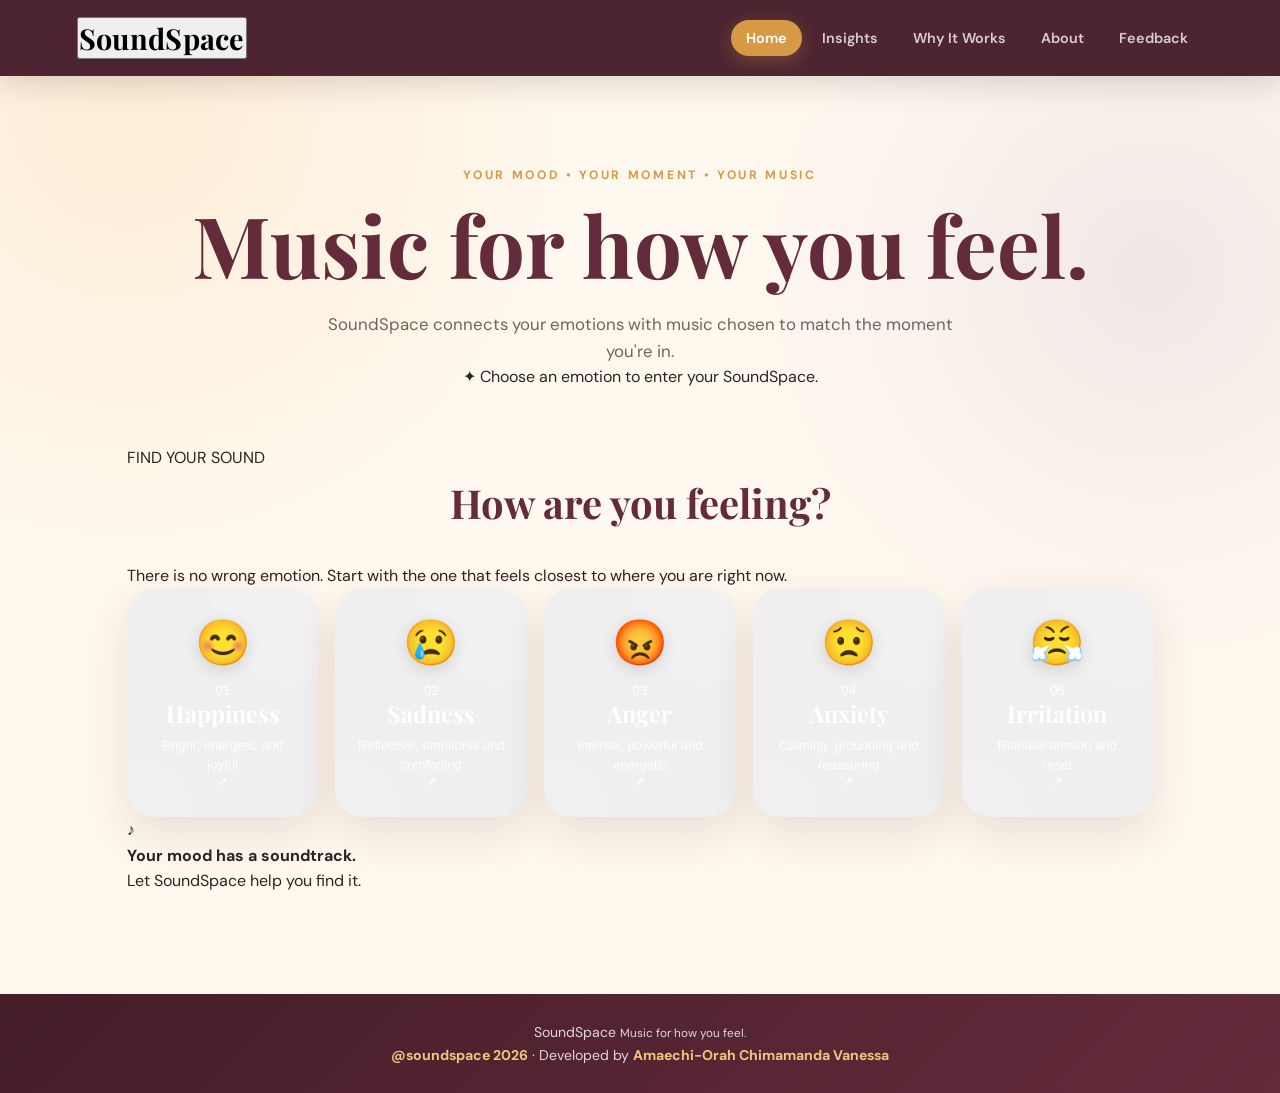
==== index.html @ d8deff16 "Change 'Hello World' to 'Goodbye World'" ====
<!DOCTYPE html>
<html lang="en">
<head>
    <meta charset="UTF-8">

    <meta
        name="viewport"
        content="width=device-width, initial-scale=1.0"
    >

    <meta
        name="theme-color"
        content="#24141d"
    >

    <title>SoundSpace — Music for How You Feel</title>

    <link rel="preconnect" href="https://fonts.googleapis.com">
    <link rel="preconnect" href="https://fonts.gstatic.com" crossorigin>

    <link
        href="https://fonts.googleapis.com/css2?family=DM+Sans:wght@400;500;600;700&family=Manrope:wght@500;600;700;800&family=Playfair+Display:wght@600;700;800&display=swap"
        rel="stylesheet"
    >

    <link rel="stylesheet" href="style.css">
</head>


<body>

<!-- =====================================================
     HEADER
===================================================== -->

<header class="site-header">

    <button
        class="logo"
        id="logo-home"
        type="button"
    >
        SoundSpace
    </button>


    <nav class="main-nav">

        <button
            id="home-nav"
            class="nav-btn active"
            type="button"
        >
            Home
        </button>


        <button
            id="insights-nav"
            class="nav-btn"
            type="button"
        >
            Insights
        </button>


        <button
            id="why-nav"
            class="nav-btn"
            type="button"
        >
            Why It Works
        </button>


        <button
            id="about-nav"
            class="nav-btn"
            type="button"
        >
            About
        </button>


        <button
            id="feedback-nav"
            class="nav-btn"
            type="button"
        >
            Feedback
        </button>

    </nav>

</header>



<!-- =====================================================
     HOME
===================================================== -->

<main
    id="home-page"
    class="page"
>

    <section class="hero">

        <div class="hero-orbit hero-orbit-one"></div>
        <div class="hero-orbit hero-orbit-two"></div>


        <p class="eyebrow">
            YOUR MOOD • YOUR MOMENT • YOUR MUSIC
        </p>


        <h1>
            Music for
            <span>how you feel.</span>
        </h1>


        <p class="hero-description">
            SoundSpace connects your emotions with music chosen
            to match the moment you're in.
        </p>


        <div class="hero-note">
            <span>✦</span>
            Choose an emotion to enter your SoundSpace.
        </div>

    </section>



    <!-- EMOTION CARDS -->

    <section class="emotion-section">

        <div class="section-heading">

            <p class="section-kicker">
                FIND YOUR SOUND
            </p>

            <h2>
                How are you feeling?
            </h2>

            <p>
                There is no wrong emotion. Start with the one
                that feels closest to where you are right now.
            </p>

        </div>


        <div class="emotion-grid">


            <button
                class="emotion-card emotion-happiness"
                data-emotion="Happiness"
                type="button"
            >

                <span class="emotion-card-glow"></span>

                <span class="emotion-icon">
                    😊
                </span>

                <span class="emotion-number">
                    01
                </span>

                <span class="emotion-name">
                    Happiness
                </span>

                <span class="emotion-description">
                    Bright, energetic and joyful
                </span>

                <span class="emotion-card-arrow">
                    ↗
                </span>

            </button>



            <button
                class="emotion-card emotion-sadness"
                data-emotion="Sadness"
                type="button"
            >

                <span class="emotion-card-glow"></span>

                <span class="emotion-icon">
                    😢
                </span>

                <span class="emotion-number">
                    02
                </span>

                <span class="emotion-name">
                    Sadness
                </span>

                <span class="emotion-description">
                    Reflective, emotional and comforting
                </span>

                <span class="emotion-card-arrow">
                    ↗
                </span>

            </button>



            <button
                class="emotion-card emotion-anger"
                data-emotion="Anger"
                type="button"
            >

                <span class="emotion-card-glow"></span>

                <span class="emotion-icon">
                    😡
                </span>

                <span class="emotion-number">
                    03
                </span>

                <span class="emotion-name">
                    Anger
                </span>

                <span class="emotion-description">
                    Intense, powerful and energetic
                </span>

                <span class="emotion-card-arrow">
                    ↗
                </span>

            </button>



            <button
                class="emotion-card emotion-anxiety"
                data-emotion="Anxiety"
                type="button"
            >

                <span class="emotion-card-glow"></span>

                <span class="emotion-icon">
                    😟
                </span>

                <span class="emotion-number">
                    04
                </span>

                <span class="emotion-name">
                    Anxiety
                </span>

                <span class="emotion-description">
                    Calming, grounding and reassuring
                </span>

                <span class="emotion-card-arrow">
                    ↗
                </span>

            </button>



            <button
                class="emotion-card emotion-irritation"
                data-emotion="Irritation"
                type="button"
            >

                <span class="emotion-card-glow"></span>

                <span class="emotion-icon">
                    😤
                </span>

                <span class="emotion-number">
                    05
                </span>

                <span class="emotion-name">
                    Irritation
                </span>

                <span class="emotion-description">
                    Release tension and reset
                </span>

                <span class="emotion-card-arrow">
                    ↗
                </span>

            </button>

        </div>

    </section>


    <section class="home-bottom-note">

        <div class="note-symbol">
            ♪
        </div>

        <div>
            <strong>
                Your mood has a soundtrack.
            </strong>

            <p>
                Let SoundSpace help you find it.
            </p>
        </div>

    </section>

</main>



<!-- =====================================================
     EMOTION PAGE
===================================================== -->

<main
    id="emotion-page"
    class="page"
    style="display:none;"
>

    <section class="emotion-header">

        <button
            id="back-button"
            class="back-button"
            type="button"
        >
            ← Back to emotions
        </button>


        <div
            id="emotion-header-accent"
            class="emotion-header-accent"
        ></div>


        <p
            id="selected-emotion-icon"
            class="large-emotion-icon"
        ></p>


        <p class="section-kicker">
            YOUR SOUNDSPACE
        </p>


        <h1
            id="selected-emotion-title"
        ></h1>


        <p
            id="selected-emotion-description"
        ></p>

    </section>



    <!-- SONGS -->

    <section class="songs-section">

        <div class="songs-heading">

            <div>

                <p class="section-kicker">
                    YOUR PLAYLIST
                </p>

                <h2>
                    10 songs for your mood
                </h2>

                <p>
                    Explore each song and discover why it fits
                    the emotion you selected.
                </p>

            </div>


            <button
                id="surprise-button"
                class="surprise-button"
                type="button"
            >
                <span>✦</span>
                Surprise Me
            </button>

        </div>


        <div
            id="song-list"
            class="song-list"
        ></div>

    </section>



    <!-- PLAYER -->

    <section
        id="player-section"
        class="player-section"
        style="display:none;"
    >

        <div class="player-inner">

            <div class="player-disc">
                ♪
            </div>


            <div class="player-content">

                <p class="player-label">
                    NOW SELECTED
                </p>


                <h3
                    id="player-song-title"
                ></h3>


                <p
                    id="player-song-artist"
                ></p>


                <p
                    id="player-song-reason"
                    class="player-reason"
                ></p>


                <a
                    id="listen-link"
                    href="#"
                    target="_blank"
                    rel="noopener noreferrer"
                    class="listen-button"
                >
                    🎵 Listen to this song
                </a>

            </div>

        </div>

    </section>

</main>



<!-- =====================================================
     INSIGHTS
===================================================== -->

<main
    id="insights-page"
    class="page"
    style="display:none;"
>

    <section class="inner-page-header">

        <p class="section-kicker">
            SOUNDSPACE INSIGHTS
        </p>


        <h1>
            Your SoundSpace Insights
        </h1>


        <p>
            See how SoundSpace has been explored and which
            emotions people are connecting with.
        </p>

    </section>


    <section class="insights-grid">

        <div class="insight-card">

            <span class="insight-icon">
                ◉
            </span>

            <p>
                TOTAL USES
            </p>

            <strong id="total-uses">
                0
            </strong>

        </div>


        <div class="insight-card">

            <span class="insight-icon">
                ✦
            </span>

            <p>
                HELPFUL RESPONSES
            </p>

            <strong id="helpful-count">
                0
            </strong>

        </div>


        <div class="insight-card">

            <span class="insight-icon">
                ♫
            </span>

            <p>
                MOST SELECTED EMOTION
            </p>

            <strong id="most-used-emotion">
                —
            </strong>

        </div>

    </section>



    <section class="insights-section">

        <p class="section-kicker">
            THE EMOTIONS
        </p>

        <h2>
            Emotion Usage
        </h2>


        <div
            id="emotion-statistics-list"
            class="statistics-list"
        ></div>

    </section>



    <section class="insights-section">

        <p class="section-kicker">
            ACTIVITY
        </p>

        <h2>
            When SoundSpace Was Used
        </h2>


        <div
            id="usage-history-list"
            class="history-list"
        ></div>

    </section>

</main>



<!-- =====================================================
     WHY IT WORKS
===================================================== -->

<main
    id="why-page"
    class="page information-page"
    style="display:none;"
>

    <section class="inner-page-header why-header">

        <p class="section-kicker">
            THE IDEA BEHIND SOUNDSPACE
        </p>


        <h1>
            Why It <span>Works</span>
        </h1>


        <p>
            SoundSpace is built around a simple idea:
            when emotions change, the music we connect with
            can change too.
        </p>

    </section>



    <section class="story-card featured-information">

        <div class="story-number">
            01
        </div>


        <div>

            <h2>
                Music already speaks to us.
            </h2>


            <p>
                Music is often described as food for the soul,
                and for many teenagers, it is already an important
                part of everyday life. We listen to music when
                we're celebrating, thinking, relaxing, travelling,
                studying and simply trying to understand how we feel.
            </p>


            <p>
                SoundSpace takes that existing connection with
                music and turns it into a simple starting point:
                <strong>begin with your emotion.</strong>
            </p>

        </div>

    </section>



    <section class="why-grid">

        <article class="why-card">

            <span class="why-card-number">
                02
            </span>

            <div class="why-icon">
                ♫
            </div>

            <h3>
                Emotion comes first.
            </h3>

            <p>
                Instead of asking you to search through endless
                songs, SoundSpace begins with how you're feeling.
                You choose the emotion that feels closest to your
                current moment.
            </p>

        </article>



        <article class="why-card">

            <span class="why-card-number">
                03
            </span>

            <div class="why-icon">
                ◌
            </div>

            <h3>
                The music follows.
            </h3>

            <p>
                Each emotion has a carefully selected collection
                of songs. The songs are chosen for qualities such
                as their rhythm, energy, atmosphere and emotional
                direction.
            </p>

        </article>



        <article class="why-card">

            <span class="why-card-number">
                04
            </span>

            <div class="why-icon">
                ✦
            </div>

            <h3>
                The goal is a moment.
            </h3>

            <p>
                SoundSpace isn't about promising an instant fix.
                It is about creating a moment where someone can
                pause, listen and hopefully feel a little calmer,
                lighter or more understood.
            </p>

        </article>

    </section>



    <section class="emotion-explanation">

        <p class="section-kicker">
            WHY THESE FIVE?
        </p>

        <h2>
            Five emotions. Five different spaces.
        </h2>


        <div class="mini-emotion-list">

            <div class="mini-emotion mini-happiness">
                <span>😊</span>
                <div>
                    <strong>Happiness</strong>
                    <p>A universal emotion worth celebrating.</p>
                </div>
            </div>


            <div class="mini-emotion mini-sadness">
                <span>😢</span>
                <div>
                    <strong>Sadness</strong>
                    <p>A natural emotion that can call for reflection and comfort.</p>
                </div>
            </div>


            <div class="mini-emotion mini-anger">
                <span>😡</span>
                <div>
                    <strong>Anger</strong>
                    <p>An intense emotion that can accompany stressful situations.</p>
                </div>
            </div>


            <div class="mini-emotion mini-anxiety">
                <span>😟</span>
                <div>
                    <strong>Anxiety</strong>
                    <p>A feeling that can appear when pressure or uncertainty builds.</p>
                </div>
            </div>


            <div class="mini-emotion mini-irritation">
                <span>😤</span>
                <div>
                    <strong>Irritation</strong>
                    <p>A common reaction when everyday stress begins to build.</p>
                </div>
            </div>

        </div>

    </section>

</main>



<!-- =====================================================
     ABOUT
===================================================== -->

<main
    id="about-page"
    class="page information-page"
    style="display:none;"
>

    <section class="inner-page-header about-header">

        <p class="section-kicker">
            THE STORY
        </p>


        <h1>
            About <span>SoundSpace</span>
        </h1>


        <p>
            A music-based project built from a simple question:
            what if finding the right music could start with
            how you feel?
        </p>

    </section>



    <section class="about-story">

        <div class="about-story-label">
            THE BEGINNING
        </div>


        <div class="about-story-content">

            <h2>
                It started with a problem.
            </h2>


            <p>
                SoundSpace began with thinking about a problem
                teenagers can face every day: dealing with stress,
                pressure and difficult emotions.
            </p>


            <p>
                I wanted to think beyond simply identifying the
                problem. I wanted to find an effective and accessible
                way to create a small moment of relief.
            </p>


            <p>
                I considered creating a YouTube channel, but I
                wanted something that felt more focused and
                purposeful. I also love music, so I started asking
                myself what would happen if I combined those two
                ideas.
            </p>


            <p>
                That question became <strong>SoundSpace</strong>:
                a website where people can begin with their emotion
                and discover music selected for that particular
                emotional space.
            </p>

        </div>

    </section>



    <section class="about-grid">

        <article class="about-card">

            <span class="about-card-icon">
                ◎
            </span>

            <p class="section-kicker">
                WHO IT'S FOR
            </p>

            <h3>
                Made for people who love music.
            </h3>

            <p>
                SoundSpace is for anyone who connects with music,
                especially teenagers and people moving through
                stressful moments.
            </p>

        </article>



        <article class="about-card">

            <span class="about-card-icon">
                ♫
            </span>

            <p class="section-kicker">
                WHAT MAKES IT DIFFERENT
            </p>

            <h3>
                Start with the feeling.
            </h3>

            <p>
                Rather than searching for a song first, SoundSpace
                puts your current emotion at the centre of the
                experience and lets the music follow.
            </p>

        </article>



        <article class="about-card">

            <span class="about-card-icon">
                ✦
            </span>

            <p class="section-kicker">
                THE VISION
            </p>

            <h3>
                A place people remember.
            </h3>

            <p>
                The goal is for SoundSpace to become a place people
                can reference when they need a musical moment to
                help them pause, reset and move forward.
            </p>

        </article>

    </section>



    <section class="vision-card">

        <p class="section-kicker">
            LOOKING AHEAD
        </p>


        <h2>
            I want SoundSpace to matter.
        </h2>


        <p>
            I don't want SoundSpace to simply be another website
            people visit once. I want it to become something people
            remember and return to—a place where someone can arrive
            in a difficult moment, choose how they feel, find a song
            that fits, and give themselves a little space to breathe.
        </p>

    </section>

</main>



<!-- =====================================================
     FEEDBACK
===================================================== -->

<main
    id="feedback-page"
    class="page information-page"
    style="display:none;"
>

    <section class="inner-page-header feedback-header">

        <p class="section-kicker">
            HELP SHAPE SOUNDSPACE
        </p>


        <h1>
            Tell us what you <span>think.</span>
        </h1>


        <p>
            Your experience matters. A few answers can help make
            SoundSpace better for the next person.
        </p>

    </section>



    <form
        id="feedback-form"
        class="feedback-form"
    >

        <!-- QUESTION 1 -->

        <div class="question-card">

            <span class="question-number">
                01
            </span>

            <h2>
                Which emotion did you explore?
            </h2>

            <p>
                Choose the emotion you explored on SoundSpace.
            </p>


            <div class="option-grid">

                <label class="option-label">
                    <input
                        type="radio"
                        name="explored-emotion"
                        value="Happiness"
                        required
                    >
                    <span>😊 Happiness</span>
                </label>


                <label class="option-label">
                    <input
                        type="radio"
                        name="explored-emotion"
                        value="Sadness"
                    >
                    <span>😢 Sadness</span>
                </label>


                <label class="option-label">
                    <input
                        type="radio"
                        name="explored-emotion"
                        value="Anger"
                    >
                    <span>😡 Anger</span>
                </label>


                <label class="option-label">
                    <input
                        type="radio"
                        name="explored-emotion"
                        value="Anxiety"
                    >
                    <span>😟 Anxiety</span>
                </label>


                <label class="option-label">
                    <input
                        type="radio"
                        name="explored-emotion"
                        value="Irritation"
                    >
                    <span>😤 Irritation</span>
                </label>

            </div>

        </div>



        <!-- QUESTION 2 -->

        <div class="question-card">

            <span class="question-number">
                02
            </span>

            <h2>
                Was SoundSpace helpful?
            </h2>

            <p>
                Tell us how useful the experience was for you.
            </p>


            <div class="option-stack">

                <label class="option-label">
                    <input
                        type="radio"
                        name="helpful"
                        value="yes"
                        required
                    >
                    <span>✨ Yes, very helpful</span>
                </label>


                <label class="option-label">
                    <input
                        type="radio"
                        name="helpful"
                        value="somewhat"
                    >
                    <span>It was somewhat helpful</span>
                </label>


                <label class="option-label">
                    <input
                        type="radio"
                        name="helpful"
                        value="no"
                    >
                    <span>Not really</span>
                </label>


                <label class="option-label">
                    <input
                        type="radio"
                        name="helpful"
                        value="not-at-all"
                    >
                    <span>Not at all</span>
                </label>

            </div>

        </div>



        <!-- QUESTION 3 -->

        <div class="question-card">

            <span class="question-number">
                03
            </span>

            <h2>
                Did the songs fit your emotion?
            </h2>


            <div class="option-stack">

                <label class="option-label">
                    <input
                        type="radio"
                        name="song-fit"
                        value="yes"
                        required
                    >
                    <span>Yes, they fit well</span>
                </label>


                <label class="option-label">
                    <input
                        type="radio"
                        name="song-fit"
                        value="somewhat"
                    >
                    <span>Somewhat</span>
                </label>


                <label class="option-label">
                    <input
                        type="radio"
                        name="song-fit"
                        value="no"
                    >
                    <span>No, they didn't</span>
                </label>

            </div>

        </div>



        <!-- QUESTION 4 -->

        <div class="question-card">

            <span class="question-number">
                04
            </span>

            <h2>
                How was your overall experience?
            </h2>


            <div class="option-grid">

                <label class="option-label">
                    <input
                        type="radio"
                        name="experience"
                        value="excellent"
                        required
                    >
                    <span>✦ Excellent</span>
                </label>


                <label class="option-label">
                    <input
                        type="radio"
                        name="experience"
                        value="good"
                    >
                    <span>Good</span>
                </label>


                <label class="option-label">
                    <input
                        type="radio"
                        name="experience"
                        value="okay"
                    >
                    <span>Okay</span>
                </label>


                <label class="option-label">
                    <input
                        type="radio"
                        name="experience"
                        value="needs-improvement"
                    >
                    <span>Needs improvement</span>
                </label>

            </div>

        </div>



        <!-- QUESTION 5 -->

        <div class="question-card">

            <span class="question-number">
                05
            </span>

            <h2>
                What would you improve?
            </h2>

            <p>
                Tell us anything you think could make SoundSpace
                better.
            </p>


            <textarea
                id="improvements"
                name="improvements"
                rows="5"
                placeholder="I think SoundSpace could..."
            ></textarea>

        </div>



        <!-- QUESTION 6 -->

        <div class="question-card">

            <span class="question-number">
                06
            </span>

            <h2>
                What would you like to see in the future?
            </h2>


            <textarea
                id="future-features"
                name="future-features"
                rows="5"
                placeholder="I'd love to see..."
            ></textarea>

        </div>



        <!-- QUESTION 7 -->

        <div class="question-card">

            <span class="question-number">
                07
            </span>

            <h2>
                Would you recommend SoundSpace?
            </h2>


            <div class="option-stack">

                <label class="option-label">
                    <input
                        type="radio"
                        name="recommend"
                        value="definitely"
                        required
                    >
                    <span>♡ Definitely</span>
                </label>


                <label class="option-label">
                    <input
                        type="radio"
                        name="recommend"
                        value="maybe"
                    >
                    <span>Maybe</span>
                </label>


                <label class="option-label">
                    <input
                        type="radio"
                        name="recommend"
                        value="no"
                    >
                    <span>No</span>
                </label>

            </div>

        </div>



        <button
            type="submit"
            class="submit-feedback"
        >
            Submit Feedback
            <span>→</span>
        </button>


        <p
            id="feedback-form-message"
            class="feedback-form-message"
        ></p>

    </form>

</main>



<!-- =====================================================
     FOOTER
===================================================== -->

<footer class="site-footer">

    <div class="footer-brand">
        <span>SoundSpace</span>
        <small>
            Music for how you feel.
        </small>
    </div>


    <div class="footer-line"></div>


    <p>
        <strong>@soundspace 2026</strong>
        · Developed by
        <strong>Amaechi-Orah Chimamanda Vanessa</strong>
    </p>

</footer>



<!-- =====================================================
     SCRIPT
===================================================== -->

<script src="script.js"></script>

</body>
</html>
---- style.css ----
/* =========================================================
   SOUNDSPACE
   Warm • Artistic • Emotional • Modern
   ========================================================= */

* {
    box-sizing: border-box;
    margin: 0;
    padding: 0;
}

:root {

    --cream: #fff8ef;
    --cream-deep: #f8eadb;
    --ink: #30221f;
    --muted: #75615a;

    --burgundy: #642b3b;
    --burgundy-dark: #451d29;

    --gold: #d69a45;
    --gold-light: #f0c77d;

    --card-white: rgba(255, 255, 255, 0.86);

    --happiness: #e59b45;
    --happiness-dark: #bd6f27;

    --sadness: #536b9d;
    --sadness-dark: #35466e;

    --anger: #b94b42;
    --anger-dark: #7d2928;

    --anxiety: #765b91;
    --anxiety-dark: #4f3b69;

    --irritation: #c77a35;
    --irritation-dark: #8f4e20;

    --shadow:
        0 18px 45px rgba(75, 39, 31, 0.12);

    --soft-shadow:
        0 8px 25px rgba(75, 39, 31, 0.08);
}

html {
    scroll-behavior: smooth;
}

body {

    font-family: "DM Sans", sans-serif;

    background:
        radial-gradient(
            circle at 10% 10%,
            rgba(240, 199, 125, 0.22),
            transparent 30%
        ),
        radial-gradient(
            circle at 90% 25%,
            rgba(118, 91, 145, 0.10),
            transparent 28%
        ),
        var(--cream);

    color: var(--ink);

    min-height: 100vh;

    line-height: 1.6;
}


/* =========================================================
   HEADER
   ========================================================= */

.site-header {

    position: sticky;

    top: 0;

    z-index: 1000;

    display: flex;

    align-items: center;

    justify-content: space-between;

    gap: 25px;

    padding: 17px 6%;

    background:
        rgba(69, 29, 41, 0.96);

    backdrop-filter: blur(16px);

    color: white;

    box-shadow:
        0 8px 30px rgba(48, 34, 31, 0.16);
}


.logo {

    font-family: "Playfair Display", serif;

    font-size: 1.8rem;

    font-weight: 700;

    letter-spacing: 0.3px;

    white-space: nowrap;
}


/* =========================================================
   NAVIGATION
   ========================================================= */

.main-nav {

    display: flex;

    align-items: center;

    justify-content: flex-end;

    gap: 5px;

    flex-wrap: wrap;
}


.nav-btn {

    border: none;

    background: transparent;

    color: rgba(255,255,255,0.78);

    padding: 9px 15px;

    border-radius: 999px;

    font-family: "DM Sans", sans-serif;

    font-size: 0.9rem;

    font-weight: 600;

    cursor: pointer;

    transition:
        background 0.25s ease,
        color 0.25s ease,
        transform 0.25s ease;
}


.nav-btn:hover {

    background: rgba(255,255,255,0.12);

    color: white;

    transform: translateY(-1px);
}


.nav-btn.active {

    background: var(--gold);

    color: white;

    box-shadow:
        0 5px 18px rgba(214, 154, 69, 0.28);
}


/* =========================================================
   MAIN
   ========================================================= */

main {

    width: min(1180px, 100%);

    margin: 0 auto;

    padding: 60px 6% 70px;
}


/* =========================================================
   HERO
   ========================================================= */

.hero {

    text-align: center;

    padding:
        30px
        0
        55px;
}


.eyebrow {

    color: var(--gold);

    font-size: 0.76rem;

    font-weight: 700;

    letter-spacing: 0.22em;

    margin-bottom: 15px;

    text-transform: uppercase;
}


.hero h1 {

    font-family: "Playfair Display", serif;

    color: var(--burgundy);

    font-size:
        clamp(2.7rem, 7vw, 5.3rem);

    line-height: 1.04;

    max-width: 900px;

    margin:
        0 auto 22px;
}


.hero-description {

    max-width: 650px;

    margin: auto;

    color: var(--muted);

    font-size: 1.05rem;
}


/* =========================================================
   EMOTION SECTION
   ========================================================= */

.emotion-section h2 {

    font-family: "Playfair Display", serif;

    color: var(--burgundy);

    text-align: center;

    font-size:
        clamp(1.8rem, 4vw, 2.5rem);

    margin-bottom: 28px;
}


.emotion-grid {

    display: grid;

    grid-template-columns:
        repeat(5, minmax(0, 1fr));

    gap: 17px;
}


/* =========================================================
   EMOTION CARDS
   ========================================================= */

.emotion-card {

    position: relative;

    overflow: hidden;

    border: none;

    min-height: 220px;

    padding: 28px 20px;

    border-radius: 28px;

    color: white;

    display: flex;

    flex-direction: column;

    align-items: center;

    justify-content: center;

    text-align: center;

    cursor: pointer;

    box-shadow: var(--shadow);

    transition:
        transform 0.35s ease,
        box-shadow 0.35s ease;
}


.emotion-card::before {

    content: "";

    position: absolute;

    width: 160px;

    height: 160px;

    border-radius: 50%;

    background: rgba(255,255,255,0.12);

    top: -65px;

    right: -55px;
}


.emotion-card::after {

    content: "";

    position: absolute;

    width: 100px;

    height: 100px;

    border-radius: 50%;

    background: rgba(255,255,255,0.07);

    bottom: -45px;

    left: -35px;
}


.emotion-card:hover {

    transform:
        translateY(-9px)
        scale(1.015);

    box-shadow:
        0 25px 50px rgba(70, 36, 30, 0.20);
}


.emotion-icon {

    position: relative;

    z-index: 2;

    font-size: 2.8rem;

    margin-bottom: 14px;

    filter:
        drop-shadow(
            0 4px 8px rgba(0,0,0,0.12)
        );
}


.emotion-name {

    position: relative;

    z-index: 2;

    font-family: "Playfair Display", serif;

    font-size: 1.45rem;

    font-weight: 700;

    margin-bottom: 7px;
}


.emotion-description {

    position: relative;

    z-index: 2;

    font-size: 0.82rem;

    line-height: 1.45;

    opacity: 0.9;

    max-width: 150px;
}


/* =========================================================
   INDIVIDUAL EMOTION COLORS
   ========================================================= */

.happiness-card {

    background:
        linear-gradient(
            145deg,
            #efb55d,
            var(--happiness-dark)
        );
}


.sadness-card {

    background:
        linear-gradient(
            145deg,
            #7187b8,
            var(--sadness-dark)
        );
}


.anger-card {

    background:
        linear-gradient(
            145deg,
            #d3675b,
            var(--anger-dark)
        );
}


.anxiety-card {

    background:
        linear-gradient(
            145deg,
            #9273ad,
            var(--anxiety-dark)
        );
}


.irritation-card {

    background:
        linear-gradient(
            145deg,
            #df9a50,
            var(--irritation-dark)
        );
}


/* =========================================================
   EMOTION PAGE
   ========================================================= */

.emotion-header {

    text-align: center;

    padding:
        10px
        0
        50px;
}


.back-button {

    border: 1px solid rgba(100,43,59,0.15);

    background: white;

    color: var(--burgundy);

    border-radius: 999px;

    padding: 9px 17px;

    font-family: "DM Sans", sans-serif;

    font-weight: 600;

    cursor: pointer;

    margin-bottom: 35px;

    transition: 0.25s ease;
}


.back-button:hover {

    transform: translateX(-3px);

    box-shadow: var(--soft-shadow);
}


.large-emotion-icon {

    font-size: 4rem;

    margin-bottom: 8px;
}


#selected-emotion-title {

    font-family: "Playfair Display", serif;

    color: var(--burgundy);

    font-size:
        clamp(2.4rem, 6vw, 4rem);

    line-height: 1.1;

    margin-bottom: 12px;
}


#selected-emotion-description {

    color: var(--muted);

    font-size: 1.05rem;
}


/* =========================================================
   SONGS
   ========================================================= */

.songs-section {

    margin-top: 10px;
}


.songs-heading {

    display: flex;

    justify-content: space-between;

    align-items: flex-end;

    gap: 25px;

    margin-bottom: 25px;
}


.songs-heading h2 {

    font-family: "Playfair Display", serif;

    color: var(--burgundy);

    font-size:
        clamp(1.8rem, 4vw, 2.7rem);

    margin-bottom: 8px;
}


.songs-heading p:not(.eyebrow) {

    color: var(--muted);
}


.surprise-button {

    border: none;

    background:
        linear-gradient(
            135deg,
            var(--burgundy),
            #8c4054
        );

    color: white;

    padding: 12px 19px;

    border-radius: 999px;

    font-family: "DM Sans", sans-serif;

    font-weight: 700;

    cursor: pointer;

    white-space: nowrap;

    box-shadow:
        0 8px 22px rgba(100,43,59,0.18);

    transition: 0.25s ease;
}


.surprise-button:hover {

    transform: translateY(-3px);

    box-shadow:
        0 12px 28px rgba(100,43,59,0.25);
}


.song-list {

    display: grid;

    gap: 14px;
}


/* =========================================================
   PLAYER
   ========================================================= */

.player-section {

    margin-top: 35px;

    border-radius: 28px;

    background:
        linear-gradient(
            135deg,
            var(--burgundy-dark),
            var(--burgundy)
        );

    color: white;

    padding: 32px;

    box-shadow: var(--shadow);
}


.player-label {

    color: var(--gold-light);

    font-size: 0.72rem;

    font-weight: 700;

    letter-spacing: 0.2em;
}


#player-song-title {

    font-family: "Playfair Display", serif;

    font-size: 2rem;

    margin: 5px 0;
}


#player-song-artist {

    opacity: 0.78;

    margin-bottom: 15px;
}


.player-reason {

    opacity: 0.88;

    max-width: 700px;

    margin-bottom: 20px;
}


.listen-button {

    display: inline-block;

    background: var(--gold);

    color: white;

    padding: 11px 19px;

    border-radius: 999px;

    text-decoration: none;

    font-weight: 700;

    transition: 0.25s ease;
}


.listen-button:hover {

    transform: translateY(-2px);

    background: #e7aa55;
}


/* =========================================================
   INFORMATION PAGES
   ========================================================= */

.information-page {

    min-height: 65vh;
}


.information-hero {

    text-align: center;

    max-width: 760px;

    margin:
        0 auto
        45px;
}


.information-hero h1 {

    font-family: "Playfair Display", serif;

    color: var(--burgundy);

    font-size:
        clamp(2.6rem, 6vw, 4.5rem);

    line-height: 1.05;

    margin-bottom: 17px;
}


.information-hero > p:last-child {

    color: var(--muted);

    font-size: 1.08rem;
}


.information-grid {

    display: grid;

    grid-template-columns:
        repeat(3, 1fr);

    gap: 20px;
}


.information-card,
.about-card,
.feedback-page-card {

    background: var(--card-white);

    border:
        1px solid
        rgba(100,43,59,0.09);

    border-radius: 28px;

    padding: 32px;

    box-shadow: var(--soft-shadow);

    backdrop-filter: blur(10px);

    transition:
        transform 0.3s ease,
        box-shadow 0.3s ease;
}


.information-card:hover,
.about-card:hover {

    transform: translateY(-6px);

    box-shadow: var(--shadow);
}


.information-icon {

    width: 54px;

    height: 54px;

    display: flex;

    align-items: center;

    justify-content: center;

    border-radius: 18px;

    background: var(--cream-deep);

    font-size: 1.6rem;

    margin-bottom: 18px;
}


.information-card h2,
.about-card h2,
.feedback-page-card h2 {

    font-family: "Playfair Display", serif;

    color: var(--burgundy);

    font-size: 1.55rem;

    margin-bottom: 10px;
}


.information-card p,
.about-card p,
.feedback-page-card p {

    color: var(--muted);

    margin-bottom: 13px;
}


/* =========================================================
   ABOUT
   ========================================================= */

.about-content {

    max-width: 850px;

    margin: auto;

    display: grid;

    gap: 20px;
}


/* =========================================================
   FEEDBACK
   ========================================================= */

.feedback-page-card {

    max-width: 680px;

    margin: auto;

    text-align: center;
}


.feedback-page-card .information-icon {

    margin:
        0 auto
        18px;
}


.feedback-buttons {

    display: flex;

    justify-content: center;

    gap: 14px;

    flex-wrap: wrap;

    margin-top: 25px;
}


.feedback-button {

    border: none;

    border-radius: 999px;

    padding: 12px 20px;

    font-family: "DM Sans", sans-serif;

    font-weight: 700;

    cursor: pointer;

    background: var(--cream-deep);

    color: var(--burgundy);

    transition: 0.25s ease;
}


.feedback-button:hover {

    transform: translateY(-3px);

    box-shadow: var(--soft-shadow);
}


/* =========================================================
   INSIGHTS
   ========================================================= */

.insights-header {

    text-align: center;

    margin-bottom: 40px;
}


.insights-header h1 {

    font-family: "Playfair Display", serif;

    color: var(--burgundy);

    font-size:
        clamp(2.4rem, 6vw, 4rem);

    margin-bottom: 10px;
}


.insights-header > p:last-child {

    color: var(--muted);
}


.insights-grid {

    display: grid;

    grid-template-columns:
        repeat(3, 1fr);

    gap: 18px;

    margin-bottom: 45px;
}


.insight-card {

    background: white;

    border-radius: 24px;

    padding: 28px;

    box-shadow: var(--soft-shadow);

    text-align: center;

    border:
        1px solid
        rgba(100,43,59,0.07);
}


.insight-card h3 {

    color: var(--muted);

    font-size: 0.9rem;

    margin-bottom: 8px;
}


.insight-card p {

    font-family: "Playfair Display", serif;

    color: var(--burgundy);

    font-size: 2.3rem;

    font-weight: 700;
}


.emotion-statistics,
.usage-history {

    background: white;

    border-radius: 25px;

    padding: 28px;

    margin-bottom: 20px;

    box-shadow: var(--soft-shadow);
}


.emotion-statistics h2,
.usage-history h2 {

    font-family: "Playfair Display", serif;

    color: var(--burgundy);

    margin-bottom: 18px;
}


/* =========================================================
   FOOTER
   ========================================================= */

.site-footer {

    margin-top: 30px;

    padding:
        27px
        18px;

    text-align: center;

    background:
        linear-gradient(
            135deg,
            var(--burgundy-dark),
            var(--burgundy)
        );

    color: rgba(255,255,255,0.82);

    font-size: 0.88rem;
}


.site-footer strong {

    color: var(--gold-light);

    font-weight: 700;
}


/* =========================================================
   ANIMATION
   ========================================================= */

@keyframes fadeUp {

    from {

        opacity: 0;

        transform: translateY(12px);

    }

    to {

        opacity: 1;

        transform: translateY(0);

    }
}


main {

    animation:
        fadeUp 0.45s ease both;
}


/* =========================================================
   TABLETS
   ========================================================= */

@media (max-width: 1000px) {

    .emotion-grid {

        grid-template-columns:
            repeat(3, 1fr);

    }

    .information-grid {

        grid-template-columns:
            repeat(2, 1fr);

    }

}


/* =========================================================
   SMALL TABLETS
   ========================================================= */

@media (max-width: 760px) {

    .site-header {

        flex-direction: column;

        padding:
            16px
            4%;
    }

    .main-nav {

        justify-content: center;

        width: 100%;
    }

    .emotion-grid {

        grid-template-columns:
            repeat(2, 1fr);

    }

    .songs-heading {

        align-items: flex-start;

        flex-direction: column;

    }

    .insights-grid {

        grid-template-columns:
            1fr;

    }

}


/* =========================================================
   PHONES
   ========================================================= */

@media (max-width: 560px) {

    main {

        padding:
            40px
            16px
            55px;

    }

    .logo {

        font-size: 1.55rem;

    }

    .main-nav {

        gap: 3px;

    }

    .nav-btn {

        font-size: 0.76rem;

        padding:
            8px
            9px;

    }

    .hero {

        padding-top: 10px;

    }

    .hero h1 {

        font-size:
            clamp(2.35rem, 12vw, 3.4rem);

    }

    .hero-description {

        font-size: 0.95rem;

    }

    .emotion-grid {

        grid-template-columns:
            1fr 1fr;

        gap: 11px;

    }

    .emotion-card {

        min-height: 185px;

        padding:
            22px
            12px;

        border-radius: 22px;

    }

    .emotion-icon {

        font-size: 2.3rem;

    }

    .emotion-name {

        font-size: 1.15rem;

    }

    .emotion-description {

        font-size: 0.72rem;

    }

    .information-grid {

        grid-template-columns:
            1fr;

    }

    .information-card,
    .about-card,
    .feedback-page-card {

        padding: 25px;

        border-radius: 23px;

    }

    .feedback-buttons {

        flex-direction: column;

    }

    .feedback-button {

        width: 100%;

    }

    .site-footer {

        font-size: 0.78rem;

    }

}
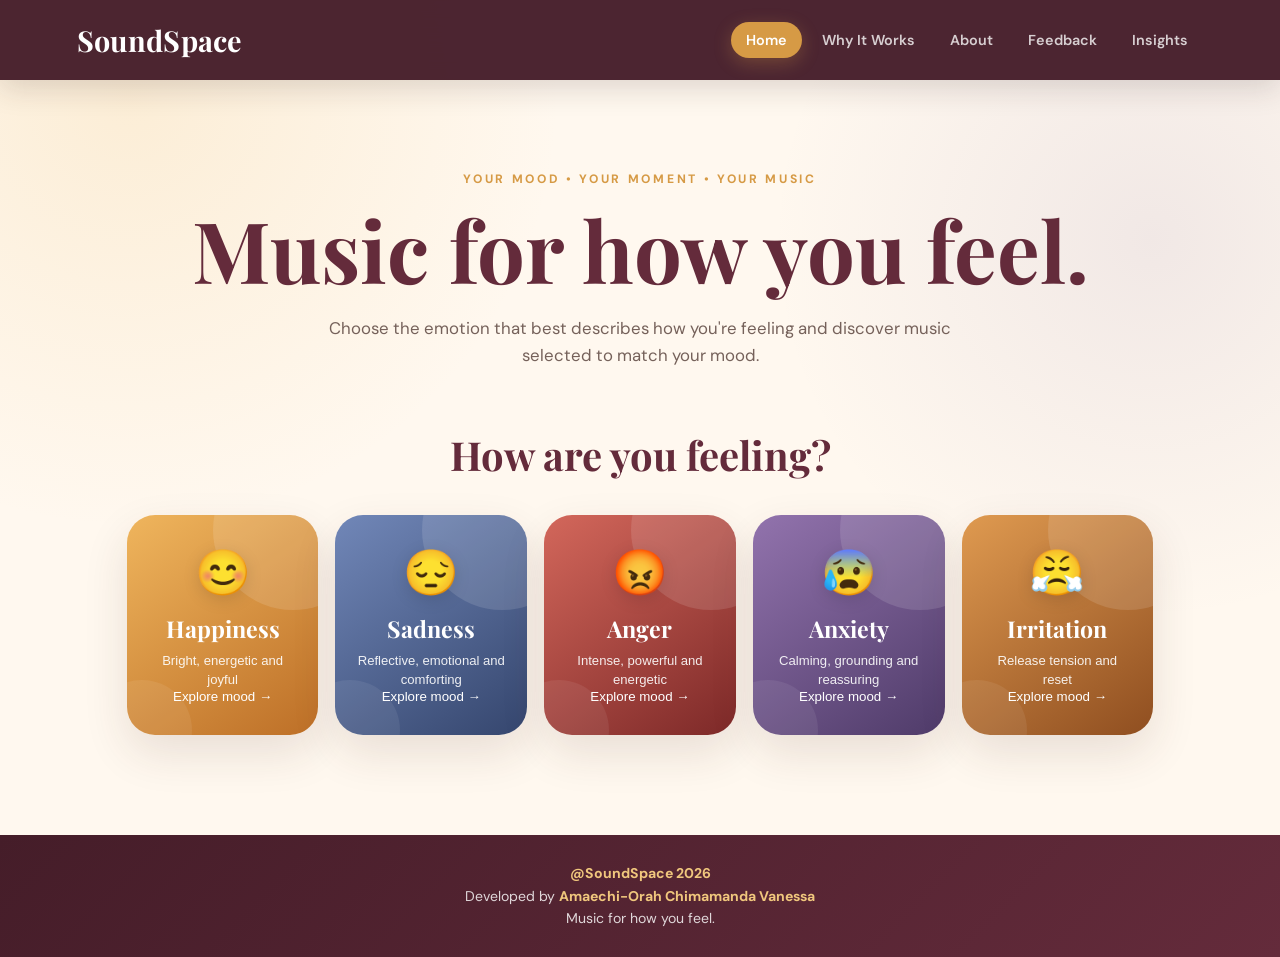
==== commit 9a9a363f: "Update print statement from 'Hello' to 'Goodbye'" ====
--- a/index.html
+++ b/index.html
@@ -1,5 +1,6 @@
 <!DOCTYPE html>
 <html lang="en">
+
 <head>
     <meta charset="UTF-8">
 
@@ -8,18 +9,13 @@
         content="width=device-width, initial-scale=1.0"
     >
 
-    <meta
-        name="theme-color"
-        content="#24141d"
-    >
-
     <title>SoundSpace — Music for How You Feel</title>
 
     <link rel="preconnect" href="https://fonts.googleapis.com">
     <link rel="preconnect" href="https://fonts.gstatic.com" crossorigin>
 
     <link
-        href="https://fonts.googleapis.com/css2?family=DM+Sans:wght@400;500;600;700&family=Manrope:wght@500;600;700;800&family=Playfair+Display:wght@600;700;800&display=swap"
+        href="https://fonts.googleapis.com/css2?family=DM+Sans:wght@400;500;600;700&family=Playfair+Display:wght@500;600;700&family=Outfit:wght@400;500;600;700&display=swap"
         rel="stylesheet"
     >
 
@@ -29,67 +25,54 @@
 
 <body>
 
+
 <!-- =====================================================
      HEADER
-===================================================== -->
+     ===================================================== -->
 
 <header class="site-header">
 
-    <button
-        class="logo"
-        id="logo-home"
-        type="button"
-    >
+    <div class="logo">
         SoundSpace
-    </button>
-
+    </div>
 
     <nav class="main-nav">
 
         <button
             id="home-nav"
             class="nav-btn active"
-            type="button"
         >
             Home
         </button>
 
+        <button
+            id="why-nav"
+            class="nav-btn"
+        >
+            Why It Works
+        </button>
+
+        <button
+            id="about-nav"
+            class="nav-btn"
+        >
+            About
+        </button>
+
+        <button
+            id="feedback-nav"
+            class="nav-btn"
+        >
+            Feedback
+        </button>
 
         <button
             id="insights-nav"
             class="nav-btn"
-            type="button"
         >
             Insights
         </button>
 
-
-        <button
-            id="why-nav"
-            class="nav-btn"
-            type="button"
-        >
-            Why It Works
-        </button>
-
-
-        <button
-            id="about-nav"
-            class="nav-btn"
-            type="button"
-        >
-            About
-        </button>
-
-
-        <button
-            id="feedback-nav"
-            class="nav-btn"
-            type="button"
-        >
-            Feedback
-        </button>
-
     </nav>
 
 </header>
@@ -98,86 +81,47 @@
 
 <!-- =====================================================
      HOME
-===================================================== -->
-
-<main
-    id="home-page"
-    class="page"
->
+     ===================================================== -->
+
+<main id="home-page">
 
     <section class="hero">
-
-        <div class="hero-orbit hero-orbit-one"></div>
-        <div class="hero-orbit hero-orbit-two"></div>
-
 
         <p class="eyebrow">
             YOUR MOOD • YOUR MOMENT • YOUR MUSIC
         </p>
 
-
         <h1>
-            Music for
-            <span>how you feel.</span>
+            Music for how you feel.
         </h1>
 
-
         <p class="hero-description">
-            SoundSpace connects your emotions with music chosen
-            to match the moment you're in.
+            Choose the emotion that best describes how you're feeling
+            and discover music selected to match your mood.
         </p>
 
-
-        <div class="hero-note">
-            <span>✦</span>
-            Choose an emotion to enter your SoundSpace.
-        </div>
-
-    </section>
-
-
-
-    <!-- EMOTION CARDS -->
+    </section>
+
+
 
     <section class="emotion-section">
 
-        <div class="section-heading">
-
-            <p class="section-kicker">
-                FIND YOUR SOUND
-            </p>
-
-            <h2>
-                How are you feeling?
-            </h2>
-
-            <p>
-                There is no wrong emotion. Start with the one
-                that feels closest to where you are right now.
-            </p>
-
-        </div>
-
+        <h2>
+            How are you feeling?
+        </h2>
 
         <div class="emotion-grid">
 
 
             <button
-                class="emotion-card emotion-happiness"
+                class="emotion-card happiness-card"
                 data-emotion="Happiness"
-                type="button"
             >
-
-                <span class="emotion-card-glow"></span>
 
                 <span class="emotion-icon">
                     😊
                 </span>
 
-                <span class="emotion-number">
-                    01
-                </span>
-
                 <span class="emotion-name">
                     Happiness
                 </span>
@@ -186,8 +130,8 @@
                     Bright, energetic and joyful
                 </span>
 
-                <span class="emotion-card-arrow">
-                    ↗
+                <span class="card-explore">
+                    Explore mood →
                 </span>
 
             </button>
@@ -195,19 +139,12 @@
 
 
             <button
-                class="emotion-card emotion-sadness"
+                class="emotion-card sadness-card"
                 data-emotion="Sadness"
-                type="button"
             >
 
-                <span class="emotion-card-glow"></span>
-
                 <span class="emotion-icon">
-                    😢
-                </span>
-
-                <span class="emotion-number">
-                    02
+                    😔
                 </span>
 
                 <span class="emotion-name">
@@ -218,8 +155,8 @@
                     Reflective, emotional and comforting
                 </span>
 
-                <span class="emotion-card-arrow">
-                    ↗
+                <span class="card-explore">
+                    Explore mood →
                 </span>
 
             </button>
@@ -227,21 +164,14 @@
 
 
             <button
-                class="emotion-card emotion-anger"
+                class="emotion-card anger-card"
                 data-emotion="Anger"
-                type="button"
             >
-
-                <span class="emotion-card-glow"></span>
 
                 <span class="emotion-icon">
                     😡
                 </span>
 
-                <span class="emotion-number">
-                    03
-                </span>
-
                 <span class="emotion-name">
                     Anger
                 </span>
@@ -250,8 +180,8 @@
                     Intense, powerful and energetic
                 </span>
 
-                <span class="emotion-card-arrow">
-                    ↗
+                <span class="card-explore">
+                    Explore mood →
                 </span>
 
             </button>
@@ -259,19 +189,12 @@
 
 
             <button
-                class="emotion-card emotion-anxiety"
+                class="emotion-card anxiety-card"
                 data-emotion="Anxiety"
-                type="button"
             >
 
-                <span class="emotion-card-glow"></span>
-
                 <span class="emotion-icon">
-                    😟
-                </span>
-
-                <span class="emotion-number">
-                    04
+                    😰
                 </span>
 
                 <span class="emotion-name">
@@ -282,8 +205,8 @@
                     Calming, grounding and reassuring
                 </span>
 
-                <span class="emotion-card-arrow">
-                    ↗
+                <span class="card-explore">
+                    Explore mood →
                 </span>
 
             </button>
@@ -291,21 +214,14 @@
 
 
             <button
-                class="emotion-card emotion-irritation"
+                class="emotion-card irritation-card"
                 data-emotion="Irritation"
-                type="button"
             >
-
-                <span class="emotion-card-glow"></span>
 
                 <span class="emotion-icon">
                     😤
                 </span>
 
-                <span class="emotion-number">
-                    05
-                </span>
-
                 <span class="emotion-name">
                     Irritation
                 </span>
@@ -314,31 +230,12 @@
                     Release tension and reset
                 </span>
 
-                <span class="emotion-card-arrow">
-                    ↗
+                <span class="card-explore">
+                    Explore mood →
                 </span>
 
             </button>
 
-        </div>
-
-    </section>
-
-
-    <section class="home-bottom-note">
-
-        <div class="note-symbol">
-            ♪
-        </div>
-
-        <div>
-            <strong>
-                Your mood has a soundtrack.
-            </strong>
-
-            <p>
-                Let SoundSpace help you find it.
-            </p>
         </div>
 
     </section>
@@ -349,11 +246,10 @@
 
 <!-- =====================================================
      EMOTION PAGE
-===================================================== -->
+     ===================================================== -->
 
 <main
     id="emotion-page"
-    class="page"
     style="display:none;"
 >
 
@@ -362,43 +258,22 @@
         <button
             id="back-button"
             class="back-button"
-            type="button"
         >
-            ← Back to emotions
+            ← Back
         </button>
-
-
-        <div
-            id="emotion-header-accent"
-            class="emotion-header-accent"
-        ></div>
-
 
         <p
             id="selected-emotion-icon"
             class="large-emotion-icon"
         ></p>
 
-
-        <p class="section-kicker">
-            YOUR SOUNDSPACE
-        </p>
-
-
-        <h1
-            id="selected-emotion-title"
-        ></h1>
-
-
-        <p
-            id="selected-emotion-description"
-        ></p>
-
-    </section>
-
-
-
-    <!-- SONGS -->
+        <h1 id="selected-emotion-title"></h1>
+
+        <p id="selected-emotion-description"></p>
+
+    </section>
+
+
 
     <section class="songs-section">
 
@@ -406,8 +281,8 @@
 
             <div>
 
-                <p class="section-kicker">
-                    YOUR PLAYLIST
+                <p class="eyebrow">
+                    YOUR SOUNDSPACE
                 </p>
 
                 <h2>
@@ -415,20 +290,16 @@
                 </h2>
 
                 <p>
-                    Explore each song and discover why it fits
-                    the emotion you selected.
+                    Explore music selected to fit the feeling you're experiencing.
                 </p>
 
             </div>
-
 
             <button
                 id="surprise-button"
                 class="surprise-button"
-                type="button"
             >
-                <span>✦</span>
-                Surprise Me
+                🎲 Surprise Me
             </button>
 
         </div>
@@ -442,8 +313,6 @@
     </section>
 
 
-
-    <!-- PLAYER -->
 
     <section
         id="player-section"
@@ -451,49 +320,587 @@
         style="display:none;"
     >
 
-        <div class="player-inner">
-
-            <div class="player-disc">
-                ♪
-            </div>
-
-
-            <div class="player-content">
-
-                <p class="player-label">
-                    NOW SELECTED
-                </p>
-
-
-                <h3
-                    id="player-song-title"
-                ></h3>
-
-
-                <p
-                    id="player-song-artist"
-                ></p>
-
-
-                <p
-                    id="player-song-reason"
-                    class="player-reason"
-                ></p>
-
-
-                <a
-                    id="listen-link"
-                    href="#"
-                    target="_blank"
-                    rel="noopener noreferrer"
-                    class="listen-button"
+        <div class="player-content">
+
+            <p class="player-label">
+                SELECTED FOR YOU
+            </p>
+
+            <h3 id="player-song-title"></h3>
+
+            <p id="player-song-artist"></p>
+
+            <p
+                id="player-song-reason"
+                class="player-reason"
+            ></p>
+
+            <a
+                id="listen-link"
+                href="#"
+                target="_blank"
+                rel="noopener noreferrer"
+                class="listen-button"
+            >
+                🎵 Listen to this song
+            </a>
+
+        </div>
+
+    </section>
+
+</main>
+
+
+
+<!-- =====================================================
+     WHY IT WORKS
+     ===================================================== -->
+
+<main
+    id="why-page"
+    class="information-page"
+    style="display:none;"
+>
+
+    <section class="information-hero">
+
+        <p class="eyebrow">
+            THE IDEA BEHIND SOUNDSPACE
+        </p>
+
+        <h1>
+            Why It Works
+        </h1>
+
+        <p>
+            SoundSpace starts with something simple:
+            the music we choose can influence the atmosphere we experience.
+        </p>
+
+    </section>
+
+
+
+    <section class="information-grid">
+
+
+        <article class="information-card">
+
+            <div class="information-icon">
+                🎧
+            </div>
+
+            <h2>
+                Start with the feeling
+            </h2>
+
+            <p>
+                Instead of searching endlessly for a song,
+                SoundSpace begins by asking how you feel.
+                You choose the emotion that best represents
+                your current moment.
+            </p>
+
+        </article>
+
+
+
+        <article class="information-card">
+
+            <div class="information-icon">
+                🎵
+            </div>
+
+            <h2>
+                Music meets emotion
+            </h2>
+
+            <p>
+                Every emotion has its own collection of songs.
+                The selections consider qualities such as
+                tempo, energy, atmosphere, melody and the
+                emotional character of the music.
+            </p>
+
+        </article>
+
+
+
+        <article class="information-card">
+
+            <div class="information-icon">
+                🌿
+            </div>
+
+            <h2>
+                A moment to reset
+            </h2>
+
+            <p>
+                SoundSpace is not designed to make an emotion
+                disappear instantly. Instead, it gives you a
+                simple musical space where you can pause,
+                listen and gradually shift your atmosphere.
+            </p>
+
+        </article>
+
+
+
+        <article class="information-card">
+
+            <div class="information-icon">
+                💭
+            </div>
+
+            <h2>
+                Why these emotions?
+            </h2>
+
+            <p>
+                Happiness represents positive emotional states,
+                while sadness, anger, anxiety and irritation
+                represent emotions teenagers may experience
+                when dealing with stress, pressure and difficult
+                moments.
+            </p>
+
+        </article>
+
+
+
+        <article class="information-card">
+
+            <div class="information-icon">
+                ✨
+            </div>
+
+            <h2>
+                Simple by design
+            </h2>
+
+            <p>
+                SoundSpace keeps the experience simple.
+                You do not have to describe everything you're
+                going through. Choose a feeling, explore the
+                music and give yourself a moment.
+            </p>
+
+        </article>
+
+
+
+        <article class="information-card">
+
+            <div class="information-icon">
+                ❤️
+            </div>
+
+            <h2>
+                Music as a companion
+            </h2>
+
+            <p>
+                Music cannot solve every problem, but it can
+                become a meaningful companion during difficult
+                moments. SoundSpace was created to make finding
+                that musical companion easier.
+            </p>
+
+        </article>
+
+    </section>
+
+</main>
+
+
+
+<!-- =====================================================
+     ABOUT
+     ===================================================== -->
+
+<main
+    id="about-page"
+    class="information-page"
+    style="display:none;"
+>
+
+    <section class="information-hero">
+
+        <p class="eyebrow">
+            THE STORY OF SOUNDSPACE
+        </p>
+
+        <h1>
+            About SoundSpace
+        </h1>
+
+        <p>
+            A music-based idea created from a love for music
+            and a desire to help people navigate stressful moments.
+        </p>
+
+    </section>
+
+
+
+    <section class="about-content">
+
+
+        <article class="about-card">
+
+            <div class="information-icon">
+                💡
+            </div>
+
+            <h2>
+                What inspired SoundSpace?
+            </h2>
+
+            <p>
+                SoundSpace began with a simple question:
+                if teenagers experience stress and pressure,
+                could music become a simple way to help them
+                create a calmer and more positive moment?
+            </p>
+
+            <p>
+                I love music, and I wanted to explore a practical
+                way of combining that interest with a problem
+                that many young people experience.
+            </p>
+
+        </article>
+
+
+
+        <article class="about-card">
+
+            <div class="information-icon">
+                🎯
+            </div>
+
+            <h2>
+                Who is SoundSpace for?
+            </h2>
+
+            <p>
+                SoundSpace is for anyone who loves music or is
+                going through a stressful moment, but it is
+                especially designed with teenagers in mind.
+            </p>
+
+            <p>
+                It is also for people who simply want to discover
+                music that fits the feeling they are experiencing.
+            </p>
+
+        </article>
+
+
+
+        <article class="about-card">
+
+            <div class="information-icon">
+                🌎
+            </div>
+
+            <h2>
+                What makes SoundSpace different?
+            </h2>
+
+            <p>
+                SoundSpace does not begin with a genre, artist or
+                random playlist. It begins with an emotion.
+            </p>
+
+            <p>
+                You tell SoundSpace how you feel, and the experience
+                takes you toward music that fits that emotional
+                atmosphere.
+            </p>
+
+        </article>
+
+
+
+        <article class="about-card">
+
+            <div class="information-icon">
+                🚀
+            </div>
+
+            <h2>
+                The bigger vision
+            </h2>
+
+            <p>
+                The goal is for SoundSpace to become something
+                people can remember and return to whenever they
+                need a musical moment of calm, reflection,
+                encouragement or energy.
+            </p>
+
+            <p>
+                Whether someone discovers an older favourite or
+                an updated song that fits their moment, SoundSpace
+                should make finding that music easier.
+            </p>
+
+        </article>
+
+
+
+        <article class="about-card">
+
+            <div class="information-icon">
+                🌱
+            </div>
+
+            <h2>
+                Where it started
+            </h2>
+
+            <p>
+                SoundSpace started as a personal idea: identify a
+                problem, think of a practical solution and use
+                technology to bring that solution to life.
+            </p>
+
+            <p>
+                What began as an idea became a website that combines
+                music, emotions and technology in one place.
+            </p>
+
+        </article>
+
+    </section>
+
+</main>
+
+
+
+<!-- =====================================================
+     FEEDBACK
+     ===================================================== -->
+
+<main
+    id="feedback-page"
+    class="information-page"
+    style="display:none;"
+>
+
+    <section class="information-hero">
+
+        <p class="eyebrow">
+            HELP US IMPROVE SOUNDSPACE
+        </p>
+
+        <h1>
+            Your Feedback
+        </h1>
+
+        <p>
+            Tell us about your experience. Your answers help
+            shape the future of SoundSpace.
+        </p>
+
+    </section>
+
+
+
+    <section class="feedback-page-card">
+
+        <div class="information-icon">
+            💬
+        </div>
+
+        <h2>
+            Quick SoundSpace Check-In
+        </h2>
+
+        <p>
+            Answer a few questions about your experience.
+        </p>
+
+
+        <form id="feedback-form">
+
+
+            <div class="feedback-question">
+
+                <label>
+                    1. Which emotion did you explore?
+                </label>
+
+                <select
+                    id="feedback-emotion"
+                    required
                 >
-                    🎵 Listen to this song
-                </a>
-
-            </div>
-
-        </div>
+
+                    <option value="">
+                        Choose an emotion
+                    </option>
+
+                    <option value="happiness">
+                        😊 Happiness
+                    </option>
+
+                    <option value="sadness">
+                        😔 Sadness
+                    </option>
+
+                    <option value="anger">
+                        😡 Anger
+                    </option>
+
+                    <option value="anxiety">
+                        😰 Anxiety
+                    </option>
+
+                    <option value="irritation">
+                        😤 Irritation
+                    </option>
+
+                </select>
+
+            </div>
+
+
+
+            <div class="feedback-question">
+
+                <label>
+                    2. Did the music fit how you were feeling?
+                </label>
+
+                <div class="feedback-choice-row">
+
+                    <button
+                        type="button"
+                        class="choice-button"
+                        data-value="yes"
+                    >
+                        Yes
+                    </button>
+
+                    <button
+                        type="button"
+                        class="choice-button"
+                        data-value="somewhat"
+                    >
+                        Somewhat
+                    </button>
+
+                    <button
+                        type="button"
+                        class="choice-button"
+                        data-value="no"
+                    >
+                        Not really
+                    </button>
+
+                </div>
+
+                <input
+                    type="hidden"
+                    id="feedback-fit"
+                >
+
+            </div>
+
+
+
+            <div class="feedback-question">
+
+                <label>
+                    3. Was SoundSpace helpful?
+                </label>
+
+                <div class="feedback-choice-row">
+
+                    <button
+                        type="button"
+                        class="helpful-choice"
+                        data-value="yes"
+                    >
+                        👍 Yes
+                    </button>
+
+                    <button
+                        type="button"
+                        class="helpful-choice"
+                        data-value="somewhat"
+                    >
+                        🙂 A little
+                    </button>
+
+                    <button
+                        type="button"
+                        class="helpful-choice"
+                        data-value="no"
+                    >
+                        👎 Not really
+                    </button>
+
+                </div>
+
+                <input
+                    type="hidden"
+                    id="feedback-helpful"
+                >
+
+            </div>
+
+
+
+            <div class="feedback-question">
+
+                <label>
+                    4. What could we improve?
+                </label>
+
+                <textarea
+                    id="feedback-improvement"
+                    placeholder="Tell us what you would change, add or improve..."
+                    rows="5"
+                ></textarea>
+
+            </div>
+
+
+
+            <div class="feedback-question">
+
+                <label>
+                    5. What did you like most about SoundSpace?
+                </label>
+
+                <textarea
+                    id="feedback-liked"
+                    placeholder="The songs, design, emotion cards, idea, etc..."
+                    rows="4"
+                ></textarea>
+
+            </div>
+
+
+
+            <button
+                type="submit"
+                class="submit-feedback"
+            >
+                Send Feedback ✨
+            </button>
+
+
+            <p
+                id="full-feedback-message"
+                class="feedback-message"
+            ></p>
+
+        </form>
 
     </section>
 
@@ -503,83 +910,68 @@
 
 <!-- =====================================================
      INSIGHTS
-===================================================== -->
+     ===================================================== -->
 
 <main
     id="insights-page"
-    class="page"
     style="display:none;"
 >
 
-    <section class="inner-page-header">
-
-        <p class="section-kicker">
+    <section class="insights-header">
+
+        <p class="eyebrow">
             SOUNDSPACE INSIGHTS
         </p>
-
 
         <h1>
             Your SoundSpace Insights
         </h1>
 
-
         <p>
-            See how SoundSpace has been explored and which
-            emotions people are connecting with.
+            See how SoundSpace has been used.
         </p>
 
     </section>
 
 
+
     <section class="insights-grid">
 
         <div class="insight-card">
 
-            <span class="insight-icon">
-                ◉
-            </span>
-
-            <p>
-                TOTAL USES
-            </p>
-
-            <strong id="total-uses">
+            <h3>
+                Total Uses
+            </h3>
+
+            <p id="total-uses">
                 0
-            </strong>
+            </p>
 
         </div>
 
 
         <div class="insight-card">
 
-            <span class="insight-icon">
-                ✦
-            </span>
-
-            <p>
-                HELPFUL RESPONSES
-            </p>
-
-            <strong id="helpful-count">
+            <h3>
+                Helpful Responses
+            </h3>
+
+            <p id="helpful-count">
                 0
-            </strong>
+            </p>
 
         </div>
 
 
         <div class="insight-card">
 
-            <span class="insight-icon">
-                ♫
-            </span>
-
-            <p>
-                MOST SELECTED EMOTION
-            </p>
-
-            <strong id="most-used-emotion">
+            <h3>
+                Most Selected Emotion
+            </h3>
+
+            <p id="most-used-emotion">
                 —
-            </strong>
+            </p>
 
         </div>
 
@@ -587,850 +979,27 @@
 
 
 
-    <section class="insights-section">
-
-        <p class="section-kicker">
-            THE EMOTIONS
-        </p>
+    <section class="emotion-statistics">
 
         <h2>
             Emotion Usage
         </h2>
 
-
-        <div
-            id="emotion-statistics-list"
-            class="statistics-list"
-        ></div>
-
-    </section>
-
-
-
-    <section class="insights-section">
-
-        <p class="section-kicker">
-            ACTIVITY
-        </p>
+        <div id="emotion-statistics-list"></div>
+
+    </section>
+
+
+
+    <section class="usage-history">
 
         <h2>
             When SoundSpace Was Used
         </h2>
 
-
-        <div
-            id="usage-history-list"
-            class="history-list"
-        ></div>
-
-    </section>
-
-</main>
-
-
-
-<!-- =====================================================
-     WHY IT WORKS
-===================================================== -->
-
-<main
-    id="why-page"
-    class="page information-page"
-    style="display:none;"
->
-
-    <section class="inner-page-header why-header">
-
-        <p class="section-kicker">
-            THE IDEA BEHIND SOUNDSPACE
-        </p>
-
-
-        <h1>
-            Why It <span>Works</span>
-        </h1>
-
-
-        <p>
-            SoundSpace is built around a simple idea:
-            when emotions change, the music we connect with
-            can change too.
-        </p>
-
-    </section>
-
-
-
-    <section class="story-card featured-information">
-
-        <div class="story-number">
-            01
-        </div>
-
-
-        <div>
-
-            <h2>
-                Music already speaks to us.
-            </h2>
-
-
-            <p>
-                Music is often described as food for the soul,
-                and for many teenagers, it is already an important
-                part of everyday life. We listen to music when
-                we're celebrating, thinking, relaxing, travelling,
-                studying and simply trying to understand how we feel.
-            </p>
-
-
-            <p>
-                SoundSpace takes that existing connection with
-                music and turns it into a simple starting point:
-                <strong>begin with your emotion.</strong>
-            </p>
-
-        </div>
-
-    </section>
-
-
-
-    <section class="why-grid">
-
-        <article class="why-card">
-
-            <span class="why-card-number">
-                02
-            </span>
-
-            <div class="why-icon">
-                ♫
-            </div>
-
-            <h3>
-                Emotion comes first.
-            </h3>
-
-            <p>
-                Instead of asking you to search through endless
-                songs, SoundSpace begins with how you're feeling.
-                You choose the emotion that feels closest to your
-                current moment.
-            </p>
-
-        </article>
-
-
-
-        <article class="why-card">
-
-            <span class="why-card-number">
-                03
-            </span>
-
-            <div class="why-icon">
-                ◌
-            </div>
-
-            <h3>
-                The music follows.
-            </h3>
-
-            <p>
-                Each emotion has a carefully selected collection
-                of songs. The songs are chosen for qualities such
-                as their rhythm, energy, atmosphere and emotional
-                direction.
-            </p>
-
-        </article>
-
-
-
-        <article class="why-card">
-
-            <span class="why-card-number">
-                04
-            </span>
-
-            <div class="why-icon">
-                ✦
-            </div>
-
-            <h3>
-                The goal is a moment.
-            </h3>
-
-            <p>
-                SoundSpace isn't about promising an instant fix.
-                It is about creating a moment where someone can
-                pause, listen and hopefully feel a little calmer,
-                lighter or more understood.
-            </p>
-
-        </article>
-
-    </section>
-
-
-
-    <section class="emotion-explanation">
-
-        <p class="section-kicker">
-            WHY THESE FIVE?
-        </p>
-
-        <h2>
-            Five emotions. Five different spaces.
-        </h2>
-
-
-        <div class="mini-emotion-list">
-
-            <div class="mini-emotion mini-happiness">
-                <span>😊</span>
-                <div>
-                    <strong>Happiness</strong>
-                    <p>A universal emotion worth celebrating.</p>
-                </div>
-            </div>
-
-
-            <div class="mini-emotion mini-sadness">
-                <span>😢</span>
-                <div>
-                    <strong>Sadness</strong>
-                    <p>A natural emotion that can call for reflection and comfort.</p>
-                </div>
-            </div>
-
-
-            <div class="mini-emotion mini-anger">
-                <span>😡</span>
-                <div>
-                    <strong>Anger</strong>
-                    <p>An intense emotion that can accompany stressful situations.</p>
-                </div>
-            </div>
-
-
-            <div class="mini-emotion mini-anxiety">
-                <span>😟</span>
-                <div>
-                    <strong>Anxiety</strong>
-                    <p>A feeling that can appear when pressure or uncertainty builds.</p>
-                </div>
-            </div>
-
-
-            <div class="mini-emotion mini-irritation">
-                <span>😤</span>
-                <div>
-                    <strong>Irritation</strong>
-                    <p>A common reaction when everyday stress begins to build.</p>
-                </div>
-            </div>
-
-        </div>
-
-    </section>
-
-</main>
-
-
-
-<!-- =====================================================
-     ABOUT
-===================================================== -->
-
-<main
-    id="about-page"
-    class="page information-page"
-    style="display:none;"
->
-
-    <section class="inner-page-header about-header">
-
-        <p class="section-kicker">
-            THE STORY
-        </p>
-
-
-        <h1>
-            About <span>SoundSpace</span>
-        </h1>
-
-
-        <p>
-            A music-based project built from a simple question:
-            what if finding the right music could start with
-            how you feel?
-        </p>
-
-    </section>
-
-
-
-    <section class="about-story">
-
-        <div class="about-story-label">
-            THE BEGINNING
-        </div>
-
-
-        <div class="about-story-content">
-
-            <h2>
-                It started with a problem.
-            </h2>
-
-
-            <p>
-                SoundSpace began with thinking about a problem
-                teenagers can face every day: dealing with stress,
-                pressure and difficult emotions.
-            </p>
-
-
-            <p>
-                I wanted to think beyond simply identifying the
-                problem. I wanted to find an effective and accessible
-                way to create a small moment of relief.
-            </p>
-
-
-            <p>
-                I considered creating a YouTube channel, but I
-                wanted something that felt more focused and
-                purposeful. I also love music, so I started asking
-                myself what would happen if I combined those two
-                ideas.
-            </p>
-
-
-            <p>
-                That question became <strong>SoundSpace</strong>:
-                a website where people can begin with their emotion
-                and discover music selected for that particular
-                emotional space.
-            </p>
-
-        </div>
-
-    </section>
-
-
-
-    <section class="about-grid">
-
-        <article class="about-card">
-
-            <span class="about-card-icon">
-                ◎
-            </span>
-
-            <p class="section-kicker">
-                WHO IT'S FOR
-            </p>
-
-            <h3>
-                Made for people who love music.
-            </h3>
-
-            <p>
-                SoundSpace is for anyone who connects with music,
-                especially teenagers and people moving through
-                stressful moments.
-            </p>
-
-        </article>
-
-
-
-        <article class="about-card">
-
-            <span class="about-card-icon">
-                ♫
-            </span>
-
-            <p class="section-kicker">
-                WHAT MAKES IT DIFFERENT
-            </p>
-
-            <h3>
-                Start with the feeling.
-            </h3>
-
-            <p>
-                Rather than searching for a song first, SoundSpace
-                puts your current emotion at the centre of the
-                experience and lets the music follow.
-            </p>
-
-        </article>
-
-
-
-        <article class="about-card">
-
-            <span class="about-card-icon">
-                ✦
-            </span>
-
-            <p class="section-kicker">
-                THE VISION
-            </p>
-
-            <h3>
-                A place people remember.
-            </h3>
-
-            <p>
-                The goal is for SoundSpace to become a place people
-                can reference when they need a musical moment to
-                help them pause, reset and move forward.
-            </p>
-
-        </article>
-
-    </section>
-
-
-
-    <section class="vision-card">
-
-        <p class="section-kicker">
-            LOOKING AHEAD
-        </p>
-
-
-        <h2>
-            I want SoundSpace to matter.
-        </h2>
-
-
-        <p>
-            I don't want SoundSpace to simply be another website
-            people visit once. I want it to become something people
-            remember and return to—a place where someone can arrive
-            in a difficult moment, choose how they feel, find a song
-            that fits, and give themselves a little space to breathe.
-        </p>
-
-    </section>
-
-</main>
-
-
-
-<!-- =====================================================
-     FEEDBACK
-===================================================== -->
-
-<main
-    id="feedback-page"
-    class="page information-page"
-    style="display:none;"
->
-
-    <section class="inner-page-header feedback-header">
-
-        <p class="section-kicker">
-            HELP SHAPE SOUNDSPACE
-        </p>
-
-
-        <h1>
-            Tell us what you <span>think.</span>
-        </h1>
-
-
-        <p>
-            Your experience matters. A few answers can help make
-            SoundSpace better for the next person.
-        </p>
-
-    </section>
-
-
-
-    <form
-        id="feedback-form"
-        class="feedback-form"
-    >
-
-        <!-- QUESTION 1 -->
-
-        <div class="question-card">
-
-            <span class="question-number">
-                01
-            </span>
-
-            <h2>
-                Which emotion did you explore?
-            </h2>
-
-            <p>
-                Choose the emotion you explored on SoundSpace.
-            </p>
-
-
-            <div class="option-grid">
-
-                <label class="option-label">
-                    <input
-                        type="radio"
-                        name="explored-emotion"
-                        value="Happiness"
-                        required
-                    >
-                    <span>😊 Happiness</span>
-                </label>
-
-
-                <label class="option-label">
-                    <input
-                        type="radio"
-                        name="explored-emotion"
-                        value="Sadness"
-                    >
-                    <span>😢 Sadness</span>
-                </label>
-
-
-                <label class="option-label">
-                    <input
-                        type="radio"
-                        name="explored-emotion"
-                        value="Anger"
-                    >
-                    <span>😡 Anger</span>
-                </label>
-
-
-                <label class="option-label">
-                    <input
-                        type="radio"
-                        name="explored-emotion"
-                        value="Anxiety"
-                    >
-                    <span>😟 Anxiety</span>
-                </label>
-
-
-                <label class="option-label">
-                    <input
-                        type="radio"
-                        name="explored-emotion"
-                        value="Irritation"
-                    >
-                    <span>😤 Irritation</span>
-                </label>
-
-            </div>
-
-        </div>
-
-
-
-        <!-- QUESTION 2 -->
-
-        <div class="question-card">
-
-            <span class="question-number">
-                02
-            </span>
-
-            <h2>
-                Was SoundSpace helpful?
-            </h2>
-
-            <p>
-                Tell us how useful the experience was for you.
-            </p>
-
-
-            <div class="option-stack">
-
-                <label class="option-label">
-                    <input
-                        type="radio"
-                        name="helpful"
-                        value="yes"
-                        required
-                    >
-                    <span>✨ Yes, very helpful</span>
-                </label>
-
-
-                <label class="option-label">
-                    <input
-                        type="radio"
-                        name="helpful"
-                        value="somewhat"
-                    >
-                    <span>It was somewhat helpful</span>
-                </label>
-
-
-                <label class="option-label">
-                    <input
-                        type="radio"
-                        name="helpful"
-                        value="no"
-                    >
-                    <span>Not really</span>
-                </label>
-
-
-                <label class="option-label">
-                    <input
-                        type="radio"
-                        name="helpful"
-                        value="not-at-all"
-                    >
-                    <span>Not at all</span>
-                </label>
-
-            </div>
-
-        </div>
-
-
-
-        <!-- QUESTION 3 -->
-
-        <div class="question-card">
-
-            <span class="question-number">
-                03
-            </span>
-
-            <h2>
-                Did the songs fit your emotion?
-            </h2>
-
-
-            <div class="option-stack">
-
-                <label class="option-label">
-                    <input
-                        type="radio"
-                        name="song-fit"
-                        value="yes"
-                        required
-                    >
-                    <span>Yes, they fit well</span>
-                </label>
-
-
-                <label class="option-label">
-                    <input
-                        type="radio"
-                        name="song-fit"
-                        value="somewhat"
-                    >
-                    <span>Somewhat</span>
-                </label>
-
-
-                <label class="option-label">
-                    <input
-                        type="radio"
-                        name="song-fit"
-                        value="no"
-                    >
-                    <span>No, they didn't</span>
-                </label>
-
-            </div>
-
-        </div>
-
-
-
-        <!-- QUESTION 4 -->
-
-        <div class="question-card">
-
-            <span class="question-number">
-                04
-            </span>
-
-            <h2>
-                How was your overall experience?
-            </h2>
-
-
-            <div class="option-grid">
-
-                <label class="option-label">
-                    <input
-                        type="radio"
-                        name="experience"
-                        value="excellent"
-                        required
-                    >
-                    <span>✦ Excellent</span>
-                </label>
-
-
-                <label class="option-label">
-                    <input
-                        type="radio"
-                        name="experience"
-                        value="good"
-                    >
-                    <span>Good</span>
-                </label>
-
-
-                <label class="option-label">
-                    <input
-                        type="radio"
-                        name="experience"
-                        value="okay"
-                    >
-                    <span>Okay</span>
-                </label>
-
-
-                <label class="option-label">
-                    <input
-                        type="radio"
-                        name="experience"
-                        value="needs-improvement"
-                    >
-                    <span>Needs improvement</span>
-                </label>
-
-            </div>
-
-        </div>
-
-
-
-        <!-- QUESTION 5 -->
-
-        <div class="question-card">
-
-            <span class="question-number">
-                05
-            </span>
-
-            <h2>
-                What would you improve?
-            </h2>
-
-            <p>
-                Tell us anything you think could make SoundSpace
-                better.
-            </p>
-
-
-            <textarea
-                id="improvements"
-                name="improvements"
-                rows="5"
-                placeholder="I think SoundSpace could..."
-            ></textarea>
-
-        </div>
-
-
-
-        <!-- QUESTION 6 -->
-
-        <div class="question-card">
-
-            <span class="question-number">
-                06
-            </span>
-
-            <h2>
-                What would you like to see in the future?
-            </h2>
-
-
-            <textarea
-                id="future-features"
-                name="future-features"
-                rows="5"
-                placeholder="I'd love to see..."
-            ></textarea>
-
-        </div>
-
-
-
-        <!-- QUESTION 7 -->
-
-        <div class="question-card">
-
-            <span class="question-number">
-                07
-            </span>
-
-            <h2>
-                Would you recommend SoundSpace?
-            </h2>
-
-
-            <div class="option-stack">
-
-                <label class="option-label">
-                    <input
-                        type="radio"
-                        name="recommend"
-                        value="definitely"
-                        required
-                    >
-                    <span>♡ Definitely</span>
-                </label>
-
-
-                <label class="option-label">
-                    <input
-                        type="radio"
-                        name="recommend"
-                        value="maybe"
-                    >
-                    <span>Maybe</span>
-                </label>
-
-
-                <label class="option-label">
-                    <input
-                        type="radio"
-                        name="recommend"
-                        value="no"
-                    >
-                    <span>No</span>
-                </label>
-
-            </div>
-
-        </div>
-
-
-
-        <button
-            type="submit"
-            class="submit-feedback"
-        >
-            Submit Feedback
-            <span>→</span>
-        </button>
-
-
-        <p
-            id="feedback-form-message"
-            class="feedback-form-message"
-        ></p>
-
-    </form>
+        <div id="usage-history-list"></div>
+
+    </section>
 
 </main>
 
@@ -1438,36 +1007,29 @@
 
 <!-- =====================================================
      FOOTER
-===================================================== -->
+     ===================================================== -->
 
 <footer class="site-footer">
 
-    <div class="footer-brand">
-        <span>SoundSpace</span>
-        <small>
-            Music for how you feel.
-        </small>
-    </div>
-
-
-    <div class="footer-line"></div>
-
-
     <p>
-        <strong>@soundspace 2026</strong>
-        · Developed by
+        <strong>@SoundSpace 2026</strong>
+    </p>
+
+    <p>
+        Developed by
         <strong>Amaechi-Orah Chimamanda Vanessa</strong>
     </p>
 
+    <p>
+        Music for how you feel.
+    </p>
+
 </footer>
 
 
 
-<!-- =====================================================
-     SCRIPT
-===================================================== -->
-
 <script src="script.js"></script>
 
 </body>
+
 </html>
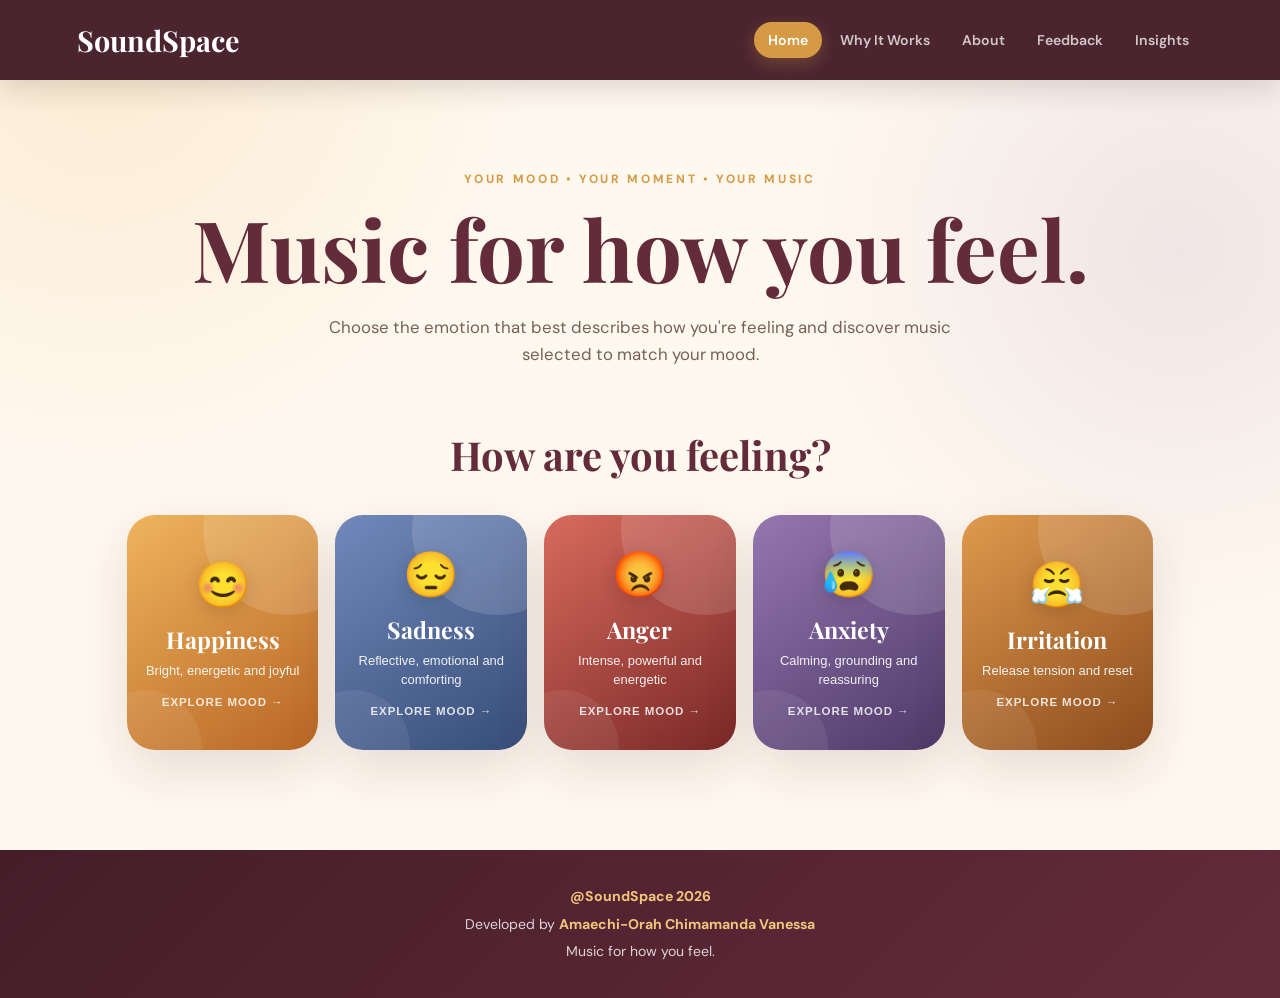
==== commit 9da275df: "Remove unnecessary newlines in index.html" ====
--- a/index.html
+++ b/index.html
@@ -1027,9 +1027,6 @@
 </footer>
 
 
-
 <script src="script.js"></script>
-
 </body>
-
 </html>
--- a/style.css
+++ b/style.css
@@ -12,7 +12,8 @@
 :root {
 
     --cream: #fff8ef;
-    --cream-deep: #f8eadb;
+    --cream-deep: #f6e5d3;
+
     --ink: #30221f;
     --muted: #75615a;
 
@@ -22,28 +23,28 @@
     --gold: #d69a45;
     --gold-light: #f0c77d;
 
-    --card-white: rgba(255, 255, 255, 0.86);
-
-    --happiness: #e59b45;
-    --happiness-dark: #bd6f27;
-
-    --sadness: #536b9d;
-    --sadness-dark: #35466e;
-
-    --anger: #b94b42;
-    --anger-dark: #7d2928;
-
-    --anxiety: #765b91;
-    --anxiety-dark: #4f3b69;
-
-    --irritation: #c77a35;
-    --irritation-dark: #8f4e20;
+    --white: rgba(255,255,255,0.90);
+
+    --happiness: #e7a04d;
+    --happiness-dark: #b86625;
+
+    --sadness: #637ba9;
+    --sadness-dark: #374d78;
+
+    --anger: #c45146;
+    --anger-dark: #792827;
+
+    --anxiety: #80639a;
+    --anxiety-dark: #4d3968;
+
+    --irritation: #d2873d;
+    --irritation-dark: #8b4b1d;
 
     --shadow:
-        0 18px 45px rgba(75, 39, 31, 0.12);
+        0 20px 50px rgba(75,39,31,0.13);
 
     --soft-shadow:
-        0 8px 25px rgba(75, 39, 31, 0.08);
+        0 8px 28px rgba(75,39,31,0.08);
 }
 
 html {
@@ -56,13 +57,13 @@
 
     background:
         radial-gradient(
-            circle at 10% 10%,
-            rgba(240, 199, 125, 0.22),
-            transparent 30%
+            circle at 8% 5%,
+            rgba(240,199,125,0.25),
+            transparent 28%
         ),
         radial-gradient(
-            circle at 90% 25%,
-            rgba(118, 91, 145, 0.10),
+            circle at 92% 25%,
+            rgba(128,99,154,0.12),
             transparent 28%
         ),
         var(--cream);
@@ -93,21 +94,20 @@
 
     justify-content: space-between;
 
-    gap: 25px;
+    gap: 20px;
 
     padding: 17px 6%;
 
     background:
-        rgba(69, 29, 41, 0.96);
-
-    backdrop-filter: blur(16px);
+        rgba(69,29,41,0.97);
+
+    backdrop-filter: blur(18px);
 
     color: white;
 
     box-shadow:
-        0 8px 30px rgba(48, 34, 31, 0.16);
-}
-
+        0 8px 30px rgba(48,34,31,0.16);
+}
 
 .logo {
 
@@ -117,8 +117,6 @@
 
     font-weight: 700;
 
-    letter-spacing: 0.3px;
-
     white-space: nowrap;
 }
 
@@ -135,38 +133,33 @@
 
     justify-content: flex-end;
 
-    gap: 5px;
+    gap: 4px;
 
     flex-wrap: wrap;
 }
 
-
 .nav-btn {
 
     border: none;
 
     background: transparent;
 
-    color: rgba(255,255,255,0.78);
-
-    padding: 9px 15px;
+    color: rgba(255,255,255,0.75);
+
+    padding: 9px 14px;
 
     border-radius: 999px;
 
     font-family: "DM Sans", sans-serif;
 
-    font-size: 0.9rem;
+    font-size: 0.88rem;
 
     font-weight: 600;
 
     cursor: pointer;
 
-    transition:
-        background 0.25s ease,
-        color 0.25s ease,
-        transform 0.25s ease;
-}
-
+    transition: 0.25s ease;
+}
 
 .nav-btn:hover {
 
@@ -177,7 +170,6 @@
     transform: translateY(-1px);
 }
 
-
 .nav-btn.active {
 
     background: var(--gold);
@@ -185,7 +177,7 @@
     color: white;
 
     box-shadow:
-        0 5px 18px rgba(214, 154, 69, 0.28);
+        0 6px 18px rgba(214,154,69,0.28);
 }
 
 
@@ -195,11 +187,14 @@
 
 main {
 
-    width: min(1180px, 100%);
+    width: min(1180px,100%);
 
     margin: 0 auto;
 
     padding: 60px 6% 70px;
+
+    animation:
+        fadeUp 0.45s ease both;
 }
 
 
@@ -212,27 +207,23 @@
     text-align: center;
 
     padding:
-        30px
-        0
-        55px;
-}
-
+        30px 0 55px;
+}
 
 .eyebrow {
 
     color: var(--gold);
 
-    font-size: 0.76rem;
+    font-size: 0.75rem;
 
     font-weight: 700;
 
     letter-spacing: 0.22em;
 
+    text-transform: uppercase;
+
     margin-bottom: 15px;
-
-    text-transform: uppercase;
-}
-
+}
 
 .hero h1 {
 
@@ -241,7 +232,7 @@
     color: var(--burgundy);
 
     font-size:
-        clamp(2.7rem, 7vw, 5.3rem);
+        clamp(2.7rem,7vw,5.3rem);
 
     line-height: 1.04;
 
@@ -251,7 +242,6 @@
         0 auto 22px;
 }
 
-
 .hero-description {
 
     max-width: 650px;
@@ -265,7 +255,7 @@
 
 
 /* =========================================================
-   EMOTION SECTION
+   EMOTIONS
    ========================================================= */
 
 .emotion-section h2 {
@@ -277,18 +267,17 @@
     text-align: center;
 
     font-size:
-        clamp(1.8rem, 4vw, 2.5rem);
+        clamp(1.8rem,4vw,2.5rem);
 
     margin-bottom: 28px;
 }
 
-
 .emotion-grid {
 
     display: grid;
 
     grid-template-columns:
-        repeat(5, minmax(0, 1fr));
+        repeat(5,minmax(0,1fr));
 
     gap: 17px;
 }
@@ -306,9 +295,9 @@
 
     border: none;
 
-    min-height: 220px;
-
-    padding: 28px 20px;
+    min-height: 235px;
+
+    padding: 28px 18px;
 
     border-radius: 28px;
 
@@ -329,10 +318,9 @@
     box-shadow: var(--shadow);
 
     transition:
-        transform 0.35s ease,
-        box-shadow 0.35s ease;
-}
-
+        transform .35s ease,
+        box-shadow .35s ease;
+}
 
 .emotion-card::before {
 
@@ -340,39 +328,37 @@
 
     position: absolute;
 
-    width: 160px;
-
-    height: 160px;
+    width: 170px;
+
+    height: 170px;
 
     border-radius: 50%;
 
-    background: rgba(255,255,255,0.12);
-
-    top: -65px;
+    background: rgba(255,255,255,0.13);
+
+    top: -70px;
 
     right: -55px;
 }
 
-
 .emotion-card::after {
 
     content: "";
 
     position: absolute;
 
-    width: 100px;
-
-    height: 100px;
+    width: 115px;
+
+    height: 115px;
 
     border-radius: 50%;
 
     background: rgba(255,255,255,0.07);
 
-    bottom: -45px;
-
-    left: -35px;
-}
-
+    bottom: -55px;
+
+    left: -40px;
+}
 
 .emotion-card:hover {
 
@@ -381,9 +367,8 @@
         scale(1.015);
 
     box-shadow:
-        0 25px 50px rgba(70, 36, 30, 0.20);
-}
-
+        0 26px 55px rgba(70,36,30,0.22);
+}
 
 .emotion-icon {
 
@@ -393,15 +378,14 @@
 
     font-size: 2.8rem;
 
-    margin-bottom: 14px;
+    margin-bottom: 13px;
 
     filter:
         drop-shadow(
-            0 4px 8px rgba(0,0,0,0.12)
+            0 4px 8px rgba(0,0,0,.13)
         );
 }
 
-
 .emotion-name {
 
     position: relative;
@@ -417,25 +401,45 @@
     margin-bottom: 7px;
 }
 
-
 .emotion-description {
 
     position: relative;
 
     z-index: 2;
 
-    font-size: 0.82rem;
+    font-size: .81rem;
 
     line-height: 1.45;
 
-    opacity: 0.9;
-
-    max-width: 150px;
-}
-
-
-/* =========================================================
-   INDIVIDUAL EMOTION COLORS
+    opacity: .91;
+
+    max-width: 160px;
+}
+
+.card-explore {
+
+    position: relative;
+
+    z-index: 2;
+
+    margin-top: 15px;
+
+    font-family: "Outfit", sans-serif;
+
+    font-size: .72rem;
+
+    font-weight: 700;
+
+    letter-spacing: .08em;
+
+    text-transform: uppercase;
+
+    opacity: .82;
+}
+
+
+/* =========================================================
+   EMOTION COLORS
    ========================================================= */
 
 .happiness-card {
@@ -443,51 +447,47 @@
     background:
         linear-gradient(
             145deg,
-            #efb55d,
+            #efb45d,
             var(--happiness-dark)
         );
 }
-
 
 .sadness-card {
 
     background:
         linear-gradient(
             145deg,
-            #7187b8,
+            #7189bb,
             var(--sadness-dark)
         );
 }
-
 
 .anger-card {
 
     background:
         linear-gradient(
             145deg,
-            #d3675b,
+            #d86b5d,
             var(--anger-dark)
         );
 }
-
 
 .anxiety-card {
 
     background:
         linear-gradient(
             145deg,
-            #9273ad,
+            #9677b0,
             var(--anxiety-dark)
         );
 }
-
 
 .irritation-card {
 
     background:
         linear-gradient(
             145deg,
-            #df9a50,
+            #e09a4d,
             var(--irritation-dark)
         );
 }
@@ -502,15 +502,12 @@
     text-align: center;
 
     padding:
-        10px
-        0
-        50px;
-}
-
+        10px 0 50px;
+}
 
 .back-button {
 
-    border: 1px solid rgba(100,43,59,0.15);
+    border: 1px solid rgba(100,43,59,.15);
 
     background: white;
 
@@ -528,9 +525,8 @@
 
     margin-bottom: 35px;
 
-    transition: 0.25s ease;
-}
-
+    transition: .25s ease;
+}
 
 .back-button:hover {
 
@@ -539,7 +535,6 @@
     box-shadow: var(--soft-shadow);
 }
 
-
 .large-emotion-icon {
 
     font-size: 4rem;
@@ -547,7 +542,6 @@
     margin-bottom: 8px;
 }
 
-
 #selected-emotion-title {
 
     font-family: "Playfair Display", serif;
@@ -555,14 +549,13 @@
     color: var(--burgundy);
 
     font-size:
-        clamp(2.4rem, 6vw, 4rem);
+        clamp(2.4rem,6vw,4rem);
 
     line-height: 1.1;
 
     margin-bottom: 12px;
 }
 
-
 #selected-emotion-description {
 
     color: var(--muted);
@@ -575,12 +568,6 @@
    SONGS
    ========================================================= */
 
-.songs-section {
-
-    margin-top: 10px;
-}
-
-
 .songs-heading {
 
     display: flex;
@@ -594,7 +581,6 @@
     margin-bottom: 25px;
 }
 
-
 .songs-heading h2 {
 
     font-family: "Playfair Display", serif;
@@ -602,17 +588,15 @@
     color: var(--burgundy);
 
     font-size:
-        clamp(1.8rem, 4vw, 2.7rem);
-
-    margin-bottom: 8px;
-}
-
-
-.songs-heading p:not(.eyebrow) {
+        clamp(1.8rem,4vw,2.7rem);
+
+    margin-bottom: 6px;
+}
+
+.songs-heading p {
 
     color: var(--muted);
 }
-
 
 .surprise-button {
 
@@ -622,7 +606,7 @@
         linear-gradient(
             135deg,
             var(--burgundy),
-            #8c4054
+            #914359
         );
 
     color: white;
@@ -640,26 +624,153 @@
     white-space: nowrap;
 
     box-shadow:
-        0 8px 22px rgba(100,43,59,0.18);
-
-    transition: 0.25s ease;
-}
-
+        0 8px 22px rgba(100,43,59,.18);
+
+    transition: .25s ease;
+}
 
 .surprise-button:hover {
 
     transform: translateY(-3px);
+}
+
+.song-list {
+
+    display: grid;
+
+    gap: 15px;
+}
+
+
+/* =========================================================
+   AESTHETIC SONG CARDS
+   ========================================================= */
+
+.song-card {
+
+    width: 100%;
+
+    border: 1px solid rgba(100,43,59,.08);
+
+    background:
+        rgba(255,255,255,.84);
+
+    border-radius: 23px;
+
+    padding: 21px 22px;
+
+    display: grid;
+
+    grid-template-columns:
+        48px 1fr 35px;
+
+    align-items: center;
+
+    gap: 17px;
+
+    text-align: left;
+
+    cursor: pointer;
 
     box-shadow:
-        0 12px 28px rgba(100,43,59,0.25);
-}
-
-
-.song-list {
-
-    display: grid;
-
-    gap: 14px;
+        0 7px 22px rgba(75,39,31,.06);
+
+    transition:
+        transform .25s ease,
+        box-shadow .25s ease,
+        border-color .25s ease;
+}
+
+.song-card:hover {
+
+    transform: translateX(5px);
+
+    border-color:
+        rgba(214,154,69,.35);
+
+    box-shadow:
+        0 14px 30px rgba(75,39,31,.11);
+}
+
+.song-number {
+
+    width: 44px;
+
+    height: 44px;
+
+    display: flex;
+
+    align-items: center;
+
+    justify-content: center;
+
+    border-radius: 15px;
+
+    background: var(--cream-deep);
+
+    color: var(--burgundy);
+
+    font-family: "Outfit", sans-serif;
+
+    font-size: .78rem;
+
+    font-weight: 700;
+}
+
+.song-details {
+
+    display: flex;
+
+    flex-direction: column;
+}
+
+.song-details strong {
+
+    font-family: "Playfair Display", serif;
+
+    color: var(--burgundy);
+
+    font-size: 1.18rem;
+
+    line-height: 1.25;
+
+    margin-bottom: 3px;
+}
+
+.song-details small {
+
+    color: var(--muted);
+
+    font-family: "Outfit", sans-serif;
+
+    font-size: .82rem;
+
+    margin-bottom: 9px;
+}
+
+.song-why {
+
+    color: #806d65;
+
+    font-size: .82rem;
+
+    line-height: 1.5;
+}
+
+.song-why b {
+
+    color: var(--gold);
+
+    font-weight: 700;
+}
+
+.song-arrow {
+
+    color: var(--gold);
+
+    font-size: 1.35rem;
+
+    font-weight: 700;
 }
 
 
@@ -687,18 +798,16 @@
     box-shadow: var(--shadow);
 }
 
-
 .player-label {
 
     color: var(--gold-light);
 
-    font-size: 0.72rem;
+    font-size: .72rem;
 
     font-weight: 700;
 
-    letter-spacing: 0.2em;
-}
-
+    letter-spacing: .2em;
+}
 
 #player-song-title {
 
@@ -709,25 +818,22 @@
     margin: 5px 0;
 }
 
-
 #player-song-artist {
 
-    opacity: 0.78;
+    opacity: .78;
 
     margin-bottom: 15px;
 }
 
-
 .player-reason {
 
-    opacity: 0.88;
+    opacity: .88;
 
     max-width: 700px;
 
     margin-bottom: 20px;
 }
 
-
 .listen-button {
 
     display: inline-block;
@@ -744,15 +850,12 @@
 
     font-weight: 700;
 
-    transition: 0.25s ease;
-}
-
+    transition: .25s ease;
+}
 
 .listen-button:hover {
 
     transform: translateY(-2px);
-
-    background: #e7aa55;
 }
 
 
@@ -765,7 +868,6 @@
     min-height: 65vh;
 }
 
-
 .information-hero {
 
     text-align: center;
@@ -773,10 +875,8 @@
     max-width: 760px;
 
     margin:
-        0 auto
-        45px;
-}
-
+        0 auto 45px;
+}
 
 .information-hero h1 {
 
@@ -785,14 +885,13 @@
     color: var(--burgundy);
 
     font-size:
-        clamp(2.6rem, 6vw, 4.5rem);
+        clamp(2.6rem,6vw,4.5rem);
 
     line-height: 1.05;
 
     margin-bottom: 17px;
 }
 
-
 .information-hero > p:last-child {
 
     color: var(--muted);
@@ -800,27 +899,25 @@
     font-size: 1.08rem;
 }
 
-
 .information-grid {
 
     display: grid;
 
     grid-template-columns:
-        repeat(3, 1fr);
+        repeat(3,1fr);
 
     gap: 20px;
 }
-
 
 .information-card,
 .about-card,
 .feedback-page-card {
 
-    background: var(--card-white);
+    background: var(--white);
 
     border:
         1px solid
-        rgba(100,43,59,0.09);
+        rgba(100,43,59,.09);
 
     border-radius: 28px;
 
@@ -831,10 +928,9 @@
     backdrop-filter: blur(10px);
 
     transition:
-        transform 0.3s ease,
-        box-shadow 0.3s ease;
-}
-
+        transform .3s ease,
+        box-shadow .3s ease;
+}
 
 .information-card:hover,
 .about-card:hover {
@@ -844,7 +940,6 @@
     box-shadow: var(--shadow);
 }
 
-
 .information-icon {
 
     width: 54px;
@@ -865,7 +960,6 @@
 
     margin-bottom: 18px;
 }
-
 
 .information-card h2,
 .about-card h2,
@@ -880,7 +974,6 @@
     margin-bottom: 10px;
 }
 
-
 .information-card p,
 .about-card p,
 .feedback-page-card p {
@@ -890,11 +983,6 @@
     margin-bottom: 13px;
 }
 
-
-/* =========================================================
-   ABOUT
-   ========================================================= */
-
 .about-content {
 
     max-width: 850px;
@@ -908,143 +996,259 @@
 
 
 /* =========================================================
-   FEEDBACK
+   FEEDBACK QUESTIONNAIRE
    ========================================================= */
 
 .feedback-page-card {
 
-    max-width: 680px;
+    max-width: 720px;
 
     margin: auto;
+}
+
+.feedback-page-card > .information-icon {
+
+    margin:
+        0 auto 18px;
+}
+
+.feedback-page-card > h2,
+.feedback-page-card > p {
 
     text-align: center;
 }
 
-
-.feedback-page-card .information-icon {
-
-    margin:
-        0 auto
-        18px;
-}
-
-
-.feedback-buttons {
-
-    display: flex;
-
-    justify-content: center;
-
-    gap: 14px;
-
-    flex-wrap: wrap;
-
-    margin-top: 25px;
-}
-
-
-.feedback-button {
-
-    border: none;
-
-    border-radius: 999px;
-
-    padding: 12px 20px;
-
-    font-family: "DM Sans", sans-serif;
+.feedback-question {
+
+    margin-top: 27px;
+
+    text-align: left;
+}
+
+.feedback-question label {
+
+    display: block;
+
+    color: var(--burgundy);
+
+    font-family: "Outfit", sans-serif;
+
+    font-size: .96rem;
 
     font-weight: 700;
 
-    cursor: pointer;
-
-    background: var(--cream-deep);
-
-    color: var(--burgundy);
-
-    transition: 0.25s ease;
-}
-
-
-.feedback-button:hover {
-
-    transform: translateY(-3px);
-
-    box-shadow: var(--soft-shadow);
-}
-
-
-/* =========================================================
-   INSIGHTS
-   ========================================================= */
-
-.insights-header {
-
-    text-align: center;
-
-    margin-bottom: 40px;
-}
-
-
-.insights-header h1 {
-
-    font-family: "Playfair Display", serif;
-
-    color: var(--burgundy);
-
-    font-size:
-        clamp(2.4rem, 6vw, 4rem);
-
     margin-bottom: 10px;
 }
 
-
-.insights-header > p:last-child {
-
-    color: var(--muted);
-}
-
-
-.insights-grid {
-
-    display: grid;
-
-    grid-template-columns:
-        repeat(3, 1fr);
-
-    gap: 18px;
-
-    margin-bottom: 45px;
-}
-
-
-.insight-card {
-
-    background: white;
-
-    border-radius: 24px;
-
-    padding: 28px;
-
-    box-shadow: var(--soft-shadow);
-
-    text-align: center;
+.feedback-question select,
+.feedback-question textarea {
+
+    width: 100%;
 
     border:
         1px solid
-        rgba(100,43,59,0.07);
-}
-
+        rgba(100,43,59,.14);
+
+    background: #fffaf5;
+
+    color: var(--ink);
+
+    border-radius: 15px;
+
+    padding: 13px 14px;
+
+    font-family: "DM Sans", sans-serif;
+
+    font-size: .92rem;
+
+    outline: none;
+
+    transition: .2s ease;
+}
+
+.feedback-question select:focus,
+.feedback-question textarea:focus {
+
+    border-color: var(--gold);
+
+    box-shadow:
+        0 0 0 3px rgba(214,154,69,.12);
+}
+
+.feedback-question textarea {
+
+    resize: vertical;
+
+    min-height: 105px;
+}
+
+.feedback-choice-row {
+
+    display: flex;
+
+    gap: 9px;
+
+    flex-wrap: wrap;
+}
+
+.choice-button,
+.helpful-choice {
+
+    border:
+        1px solid
+        rgba(100,43,59,.12);
+
+    background: white;
+
+    color: var(--burgundy);
+
+    padding: 10px 15px;
+
+    border-radius: 999px;
+
+    font-family: "DM Sans", sans-serif;
+
+    font-weight: 600;
+
+    cursor: pointer;
+
+    transition: .2s ease;
+}
+
+.choice-button:hover,
+.helpful-choice:hover {
+
+    transform: translateY(-2px);
+
+    border-color: var(--gold);
+}
+
+.choice-button.selected,
+.helpful-choice.selected {
+
+    background: var(--burgundy);
+
+    color: white;
+
+    border-color: var(--burgundy);
+}
+
+.submit-feedback {
+
+    width: 100%;
+
+    margin-top: 28px;
+
+    border: none;
+
+    border-radius: 999px;
+
+    padding: 14px 20px;
+
+    background:
+        linear-gradient(
+            135deg,
+            var(--burgundy),
+            #914359
+        );
+
+    color: white;
+
+    font-family: "DM Sans", sans-serif;
+
+    font-size: .95rem;
+
+    font-weight: 700;
+
+    cursor: pointer;
+
+    box-shadow:
+        0 10px 25px rgba(100,43,59,.18);
+
+    transition: .25s ease;
+}
+
+.submit-feedback:hover {
+
+    transform: translateY(-3px);
+}
+
+.feedback-message {
+
+    text-align: center;
+
+    margin-top: 17px;
+
+    font-weight: 600;
+}
+
+
+/* =========================================================
+   INSIGHTS
+   ========================================================= */
+
+.insights-header {
+
+    text-align: center;
+
+    margin-bottom: 40px;
+}
+
+.insights-header h1 {
+
+    font-family: "Playfair Display", serif;
+
+    color: var(--burgundy);
+
+    font-size:
+        clamp(2.4rem,6vw,4rem);
+
+    margin-bottom: 10px;
+}
+
+.insights-header > p:last-child {
+
+    color: var(--muted);
+}
+
+.insights-grid {
+
+    display: grid;
+
+    grid-template-columns:
+        repeat(3,1fr);
+
+    gap: 18px;
+
+    margin-bottom: 45px;
+}
+
+.insight-card {
+
+    background: white;
+
+    border-radius: 24px;
+
+    padding: 28px;
+
+    box-shadow: var(--soft-shadow);
+
+    text-align: center;
+
+    border:
+        1px solid
+        rgba(100,43,59,.07);
+}
 
 .insight-card h3 {
 
     color: var(--muted);
 
-    font-size: 0.9rem;
+    font-size: .9rem;
 
     margin-bottom: 8px;
 }
 
-
 .insight-card p {
 
     font-family: "Playfair Display", serif;
@@ -1055,7 +1259,6 @@
 
     font-weight: 700;
 }
-
 
 .emotion-statistics,
 .usage-history {
@@ -1071,7 +1274,6 @@
     box-shadow: var(--soft-shadow);
 }
 
-
 .emotion-statistics h2,
 .usage-history h2 {
 
@@ -1082,6 +1284,40 @@
     margin-bottom: 18px;
 }
 
+.stat-row,
+.history-row {
+
+    display: flex;
+
+    justify-content: space-between;
+
+    align-items: center;
+
+    padding: 13px 0;
+
+    border-bottom:
+        1px solid
+        rgba(100,43,59,.08);
+}
+
+.stat-row:last-child,
+.history-row:last-child {
+
+    border-bottom: none;
+}
+
+.stat-row span,
+.history-row span {
+
+    color: var(--muted);
+}
+
+.stat-row strong,
+.history-row strong {
+
+    color: var(--burgundy);
+}
+
 
 /* =========================================================
    FOOTER
@@ -1091,9 +1327,7 @@
 
     margin-top: 30px;
 
-    padding:
-        27px
-        18px;
+    padding: 30px 18px;
 
     text-align: center;
 
@@ -1104,11 +1338,16 @@
             var(--burgundy)
         );
 
-    color: rgba(255,255,255,0.82);
-
-    font-size: 0.88rem;
-}
-
+    color:
+        rgba(255,255,255,.80);
+
+    font-size: .88rem;
+}
+
+.site-footer p {
+
+    margin: 5px 0;
+}
 
 .site-footer strong {
 
@@ -1142,33 +1381,23 @@
 }
 
 
-main {
-
-    animation:
-        fadeUp 0.45s ease both;
-}
-
-
 /* =========================================================
    TABLETS
    ========================================================= */
 
-@media (max-width: 1000px) {
+@media (max-width:1000px) {
 
     .emotion-grid {
 
         grid-template-columns:
-            repeat(3, 1fr);
-
+            repeat(3,1fr);
     }
 
     .information-grid {
 
         grid-template-columns:
-            repeat(2, 1fr);
-
-    }
-
+            repeat(2,1fr);
+    }
 }
 
 
@@ -1176,15 +1405,13 @@
    SMALL TABLETS
    ========================================================= */
 
-@media (max-width: 760px) {
+@media (max-width:760px) {
 
     .site-header {
 
         flex-direction: column;
 
-        padding:
-            16px
-            4%;
+        padding: 16px 4%;
     }
 
     .main-nav {
@@ -1197,8 +1424,7 @@
     .emotion-grid {
 
         grid-template-columns:
-            repeat(2, 1fr);
-
+            repeat(2,1fr);
     }
 
     .songs-heading {
@@ -1206,16 +1432,13 @@
         align-items: flex-start;
 
         flex-direction: column;
-
     }
 
     .insights-grid {
 
         grid-template-columns:
             1fr;
-
-    }
-
+    }
 }
 
 
@@ -1223,7 +1446,7 @@
    PHONES
    ========================================================= */
 
-@media (max-width: 560px) {
+@media (max-width:560px) {
 
     main {
 
@@ -1231,48 +1454,35 @@
             40px
             16px
             55px;
-
     }
 
     .logo {
 
         font-size: 1.55rem;
-
     }
 
     .main-nav {
 
         gap: 3px;
-
     }
 
     .nav-btn {
 
-        font-size: 0.76rem;
+        font-size: .72rem;
 
         padding:
-            8px
-            9px;
-
+            8px 8px;
     }
 
     .hero {
 
         padding-top: 10px;
-
     }
 
     .hero h1 {
 
         font-size:
-            clamp(2.35rem, 12vw, 3.4rem);
-
-    }
-
-    .hero-description {
-
-        font-size: 0.95rem;
-
+            clamp(2.35rem,12vw,3.4rem);
     }
 
     .emotion-grid {
@@ -1281,44 +1491,71 @@
             1fr 1fr;
 
         gap: 11px;
-
     }
 
     .emotion-card {
 
-        min-height: 185px;
+        min-height: 195px;
 
         padding:
-            22px
-            12px;
+            22px 12px;
 
         border-radius: 22px;
-
     }
 
     .emotion-icon {
 
         font-size: 2.3rem;
-
     }
 
     .emotion-name {
 
         font-size: 1.15rem;
-
     }
 
     .emotion-description {
 
-        font-size: 0.72rem;
-
+        font-size: .71rem;
+    }
+
+    .card-explore {
+
+        font-size: .61rem;
+    }
+
+    .song-card {
+
+        grid-template-columns:
+            38px 1fr 20px;
+
+        gap: 12px;
+
+        padding: 17px 14px;
+    }
+
+    .song-number {
+
+        width: 36px;
+
+        height: 36px;
+
+        border-radius: 12px;
+    }
+
+    .song-details strong {
+
+        font-size: 1rem;
+    }
+
+    .song-why {
+
+        font-size: .74rem;
     }
 
     .information-grid {
 
         grid-template-columns:
             1fr;
-
     }
 
     .information-card,
@@ -1328,25 +1565,21 @@
         padding: 25px;
 
         border-radius: 23px;
-
-    }
-
-    .feedback-buttons {
+    }
+
+    .feedback-choice-row {
 
         flex-direction: column;
-
-    }
-
-    .feedback-button {
+    }
+
+    .choice-button,
+    .helpful-choice {
 
         width: 100%;
-
     }
 
     .site-footer {
 
-        font-size: 0.78rem;
-
-    }
-
-}
+        font-size: .78rem;
+    }
+}
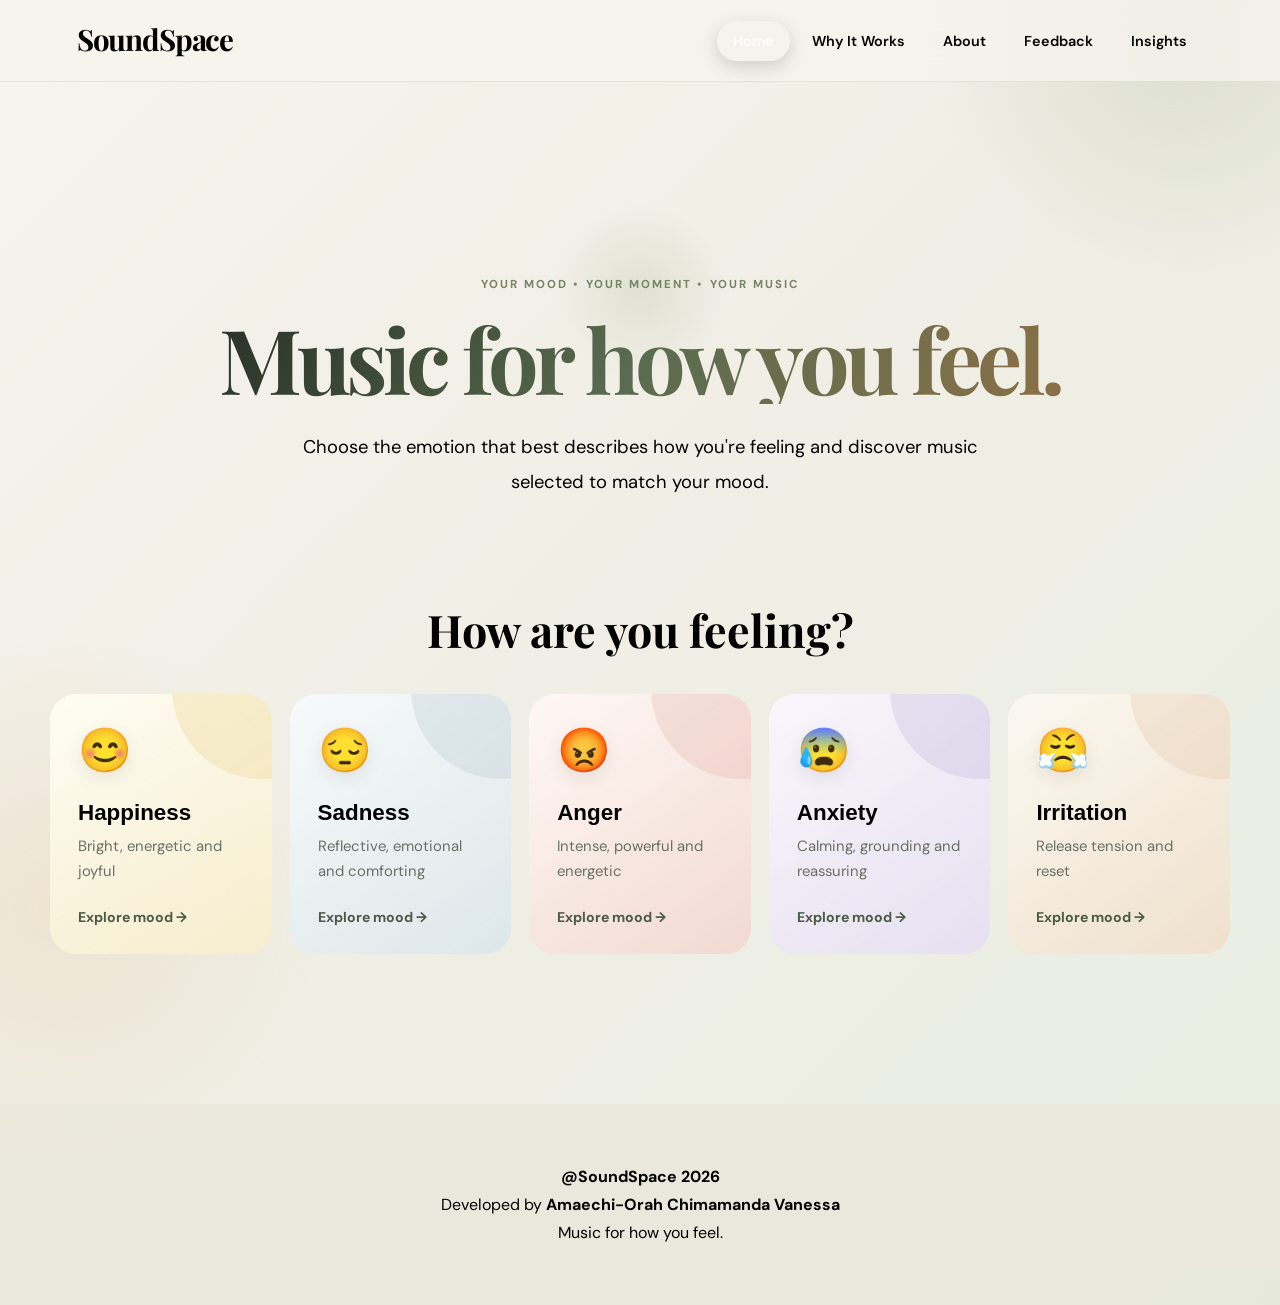
==== commit c522c0bf: "Update script tag with versioning in index.html" ====
--- a/index.html
+++ b/index.html
@@ -78,7 +78,6 @@
 </header>
 
 
-
 <!-- =====================================================
      HOME
      ===================================================== -->
@@ -103,7 +102,6 @@
     </section>
 
 
-
     <section class="emotion-section">
 
         <h2>
@@ -114,6 +112,7 @@
 
 
             <button
+                type="button"
                 class="emotion-card happiness-card"
                 data-emotion="Happiness"
             >
@@ -137,8 +136,8 @@
             </button>
 
 
-
             <button
+                type="button"
                 class="emotion-card sadness-card"
                 data-emotion="Sadness"
             >
@@ -162,8 +161,8 @@
             </button>
 
 
-
             <button
+                type="button"
                 class="emotion-card anger-card"
                 data-emotion="Anger"
             >
@@ -187,8 +186,8 @@
             </button>
 
 
-
             <button
+                type="button"
                 class="emotion-card anxiety-card"
                 data-emotion="Anxiety"
             >
@@ -212,8 +211,8 @@
             </button>
 
 
-
             <button
+                type="button"
                 class="emotion-card irritation-card"
                 data-emotion="Irritation"
             >
@@ -241,7 +240,6 @@
     </section>
 
 </main>
-
 
 
 <!-- =====================================================
@@ -256,6 +254,7 @@
     <section class="emotion-header">
 
         <button
+            type="button"
             id="back-button"
             class="back-button"
         >
@@ -274,6 +273,9 @@
     </section>
 
 
+    <!-- =================================================
+         SONGS
+         ================================================= -->
 
     <section class="songs-section">
 
@@ -290,12 +292,15 @@
                 </h2>
 
                 <p>
-                    Explore music selected to fit the feeling you're experiencing.
+                    Explore music selected to fit the feeling
+                    you're experiencing.
                 </p>
 
             </div>
 
+
             <button
+                type="button"
                 id="surprise-button"
                 class="surprise-button"
             >
@@ -304,6 +309,57 @@
 
         </div>
 
+
+        <!-- =================================================
+             QUEUE CONTROLS
+             ================================================= -->
+
+        <div
+            class="queue-controls"
+            aria-label="Music queue controls"
+        >
+
+            <button
+                type="button"
+                id="previous-song"
+                class="queue-button"
+            >
+                ⏮ Previous
+            </button>
+
+
+            <button
+                type="button"
+                id="shuffle-button"
+                class="queue-button"
+            >
+                🔀 Shuffle
+            </button>
+
+
+            <button
+                type="button"
+                id="reshuffle-button"
+                class="queue-button"
+            >
+                🔄 Reshuffle
+            </button>
+
+
+            <button
+                type="button"
+                id="next-song"
+                class="queue-button"
+            >
+                Next ⏭
+            </button>
+
+        </div>
+
+
+        <!-- =================================================
+             SONG LIST
+             ================================================= -->
 
         <div
             id="song-list"
@@ -313,6 +369,9 @@
     </section>
 
 
+    <!-- =================================================
+         PLAYER / SELECTED SONG
+         ================================================= -->
 
     <section
         id="player-section"
@@ -326,14 +385,40 @@
                 SELECTED FOR YOU
             </p>
 
+
             <h3 id="player-song-title"></h3>
 
+
             <p id="player-song-artist"></p>
+
 
             <p
                 id="player-song-reason"
                 class="player-reason"
             ></p>
+
+
+            <div class="player-controls">
+
+                <button
+                    type="button"
+                    id="player-previous"
+                    class="player-control-button"
+                >
+                    ⏮
+                </button>
+
+
+                <button
+                    type="button"
+                    id="player-next"
+                    class="player-control-button"
+                >
+                    ⏭
+                </button>
+
+            </div>
+
 
             <a
                 id="listen-link"
@@ -342,7 +427,7 @@
                 rel="noopener noreferrer"
                 class="listen-button"
             >
-                🎵 Listen to this song
+                🎵 Listen to this song on Spotify
             </a>
 
         </div>
@@ -350,7 +435,6 @@
     </section>
 
 </main>
-
 
 
 <!-- =====================================================
@@ -381,7 +465,6 @@
     </section>
 
 
-
     <section class="information-grid">
 
 
@@ -405,7 +488,6 @@
         </article>
 
 
-
         <article class="information-card">
 
             <div class="information-icon">
@@ -426,7 +508,6 @@
         </article>
 
 
-
         <article class="information-card">
 
             <div class="information-icon">
@@ -445,7 +526,6 @@
             </p>
 
         </article>
-
 
 
         <article class="information-card">
@@ -469,7 +549,6 @@
         </article>
 
 
-
         <article class="information-card">
 
             <div class="information-icon">
@@ -490,7 +569,6 @@
         </article>
 
 
-
         <article class="information-card">
 
             <div class="information-icon">
@@ -513,7 +591,6 @@
     </section>
 
 </main>
-
 
 
 <!-- =====================================================
@@ -544,7 +621,6 @@
     </section>
 
 
-
     <section class="about-content">
 
 
@@ -574,7 +650,6 @@
         </article>
 
 
-
         <article class="about-card">
 
             <div class="information-icon">
@@ -599,7 +674,6 @@
         </article>
 
 
-
         <article class="about-card">
 
             <div class="information-icon">
@@ -622,7 +696,6 @@
             </p>
 
         </article>
-
 
 
         <article class="about-card">
@@ -651,7 +724,6 @@
         </article>
 
 
-
         <article class="about-card">
 
             <div class="information-icon">
@@ -678,7 +750,6 @@
     </section>
 
 </main>
-
 
 
 <!-- =====================================================
@@ -709,7 +780,6 @@
     </section>
 
 
-
     <section class="feedback-page-card">
 
         <div class="information-icon">
@@ -766,7 +836,6 @@
                 </select>
 
             </div>
-
 
 
             <div class="feedback-question">
@@ -811,7 +880,6 @@
             </div>
 
 
-
             <div class="feedback-question">
 
                 <label>
@@ -854,7 +922,6 @@
             </div>
 
 
-
             <div class="feedback-question">
 
                 <label>
@@ -870,7 +937,6 @@
             </div>
 
 
-
             <div class="feedback-question">
 
                 <label>
@@ -886,7 +952,6 @@
             </div>
 
 
-
             <button
                 type="submit"
                 class="submit-feedback"
@@ -907,7 +972,6 @@
 </main>
 
 
-
 <!-- =====================================================
      INSIGHTS
      ===================================================== -->
@@ -934,7 +998,6 @@
     </section>
 
 
-
     <section class="insights-grid">
 
         <div class="insight-card">
@@ -978,7 +1041,6 @@
     </section>
 
 
-
     <section class="emotion-statistics">
 
         <h2>
@@ -990,7 +1052,6 @@
     </section>
 
 
-
     <section class="usage-history">
 
         <h2>
@@ -1002,7 +1063,6 @@
     </section>
 
 </main>
-
 
 
 <!-- =====================================================
@@ -1027,6 +1087,6 @@
 </footer>
 
 
-<script src="script.js"></script>
+<script src="./script.js?v=20260826"></script>
 </body>
 </html>
--- a/style.css
+++ b/style.css
@@ -1,1585 +1,2915 @@
-/* =========================================================
+# SoundSpace — Natural, Enticing & Intriguing `style.css`
+
+/* =========================================
    SOUNDSPACE
-   Warm • Artistic • Emotional • Modern
-   ========================================================= */
+   NATURAL • ENTICING • INTRIGUING DESIGN
+   Matches the current index.html + script.js
+   ========================================= */
+
+
+/* =========================================
+   ROOT + RESET
+   ========================================= */
+
+:root {
+
+    --background:
+        #f4f1ea;
+
+    --background-deep:
+        #e8e3d8;
+
+    --surface:
+        rgba(255, 255, 255, 0.82);
+
+    --surface-solid:
+        #ffffff;
+
+    --text:
+        #252a24;
+
+    --muted:
+        #70776d;
+
+    --border:
+        rgba(77, 91, 73, 0.14);
+
+    --purple:
+        #7564a8;
+
+    --purple-light:
+        #ebe6f5;
+
+    --sage:
+        #9caf88;
+
+    --sage-light:
+        #e6eddf;
+
+    --gold:
+        #d5ad63;
+
+    --blue:
+        #7897a6;
+
+    --rose:
+        #c98585;
+
+    --orange:
+        #cf9565;
+
+    --shadow:
+        0 20px 60px rgba(
+            54,
+            64,
+            49,
+            0.12
+        );
+
+    --soft-shadow:
+        0 10px 30px rgba(
+            54,
+            64,
+            49,
+            0.07
+        );
+
+}
+
 
 * {
-    box-sizing: border-box;
-    margin: 0;
-    padding: 0;
-}
-
-:root {
-
-    --cream: #fff8ef;
-    --cream-deep: #f6e5d3;
-
-    --ink: #30221f;
-    --muted: #75615a;
-
-    --burgundy: #642b3b;
-    --burgundy-dark: #451d29;
-
-    --gold: #d69a45;
-    --gold-light: #f0c77d;
-
-    --white: rgba(255,255,255,0.90);
-
-    --happiness: #e7a04d;
-    --happiness-dark: #b86625;
-
-    --sadness: #637ba9;
-    --sadness-dark: #374d78;
-
-    --anger: #c45146;
-    --anger-dark: #792827;
-
-    --anxiety: #80639a;
-    --anxiety-dark: #4d3968;
-
-    --irritation: #d2873d;
-    --irritation-dark: #8b4b1d;
-
-    --shadow:
-        0 20px 50px rgba(75,39,31,0.13);
-
-    --soft-shadow:
-        0 8px 28px rgba(75,39,31,0.08);
-}
+
+    box-sizing:
+        border-box;
+
+}
+
 
 html {
-    scroll-behavior: smooth;
-}
+
+    scroll-behavior:
+        smooth;
+
+}
+
 
 body {
 
-    font-family: "DM Sans", sans-serif;
+    margin:
+        0;
+
+    min-height:
+        100vh;
+
+    background:
+        linear-gradient(
+            135deg,
+            #f7f4ed 0%,
+            #f1eee6 45%,
+            #e8eee3 100%
+        );
+
+    color:
+        var(--text);
+
+    font-family:
+        "DM Sans",
+        sans-serif;
+
+    overflow-x:
+        hidden;
+
+}
+
+
+body::before {
+
+    content:
+        "";
+
+    position:
+        fixed;
+
+    width:
+        500px;
+
+    height:
+        500px;
+
+    top:
+        -220px;
+
+    right:
+        -150px;
+
+    border-radius:
+        50%;
 
     background:
         radial-gradient(
-            circle at 8% 5%,
-            rgba(240,199,125,0.25),
-            transparent 28%
-        ),
+            circle,
+            rgba(
+                156,
+                175,
+                136,
+                0.25
+            ),
+            transparent 70%
+        );
+
+    pointer-events:
+        none;
+
+    z-index:
+        -1;
+
+}
+
+
+body::after {
+
+    content:
+        "";
+
+    position:
+        fixed;
+
+    width:
+        550px;
+
+    height:
+        550px;
+
+    bottom:
+        -280px;
+
+    left:
+        -220px;
+
+    border-radius:
+        50%;
+
+    background:
         radial-gradient(
-            circle at 92% 25%,
-            rgba(128,99,154,0.12),
-            transparent 28%
-        ),
-        var(--cream);
-
-    color: var(--ink);
-
-    min-height: 100vh;
-
-    line-height: 1.6;
-}
-
-
-/* =========================================================
+            circle,
+            rgba(
+                213,
+                173,
+                99,
+                0.16
+            ),
+            transparent 70%
+        );
+
+    pointer-events:
+        none;
+
+    z-index:
+        -1;
+
+}
+
+
+/* =========================================
+   BUTTON RESET
+   ========================================= */
+
+button {
+
+    font:
+        inherit;
+
+}
+
+
+button,
+a {
+
+    -webkit-tap-highlight-color:
+        transparent;
+
+}
+
+
+/* =========================================
    HEADER
-   ========================================================= */
+   ========================================= */
 
 .site-header {
 
-    position: sticky;
-
-    top: 0;
-
-    z-index: 1000;
-
-    display: flex;
-
-    align-items: center;
-
-    justify-content: space-between;
-
-    gap: 20px;
-
-    padding: 17px 6%;
-
-    background:
-        rgba(69,29,41,0.97);
-
-    backdrop-filter: blur(18px);
-
-    color: white;
+    width:
+        100%;
+
+    min-height:
+        82px;
+
+    padding:
+        16px clamp(
+            20px,
+            6vw,
+            90px
+        );
+
+    display:
+        flex;
+
+    align-items:
+        center;
+
+    justify-content:
+        space-between;
+
+    gap:
+        25px;
+
+    background:
+        rgba(
+            247,
+            244,
+            237,
+            0.78
+        );
+
+    border-bottom:
+        1px solid
+        rgba(
+            77,
+            91,
+            73,
+            0.1
+        );
+
+    position:
+        sticky;
+
+    top:
+        0;
+
+    z-index:
+        100;
+
+    backdrop-filter:
+        blur(18px);
+
+    -webkit-backdrop-filter:
+        blur(18px);
+
+}
+
+
+.logo {
+
+    position:
+        relative;
+
+    flex-shrink:
+        0;
+
+    font-family:
+        "Playfair Display",
+        serif;
+
+    font-size:
+        clamp(
+            1.5rem,
+            2.3vw,
+            2rem
+        );
+
+    font-weight:
+        700;
+
+    letter-spacing:
+        -0.04em;
+
+}
+
+
+.logo::after {
+
+    content:
+        "";
+
+    display:
+        block;
+
+    width:
+        35%;
+
+    height:
+        3px;
+
+    margin-top:
+        2px;
+
+    border-radius:
+        20px;
+
+    background:
+        linear-gradient(
+            90deg,
+            var(--sage),
+            var(--gold)
+        );
+
+}
+
+
+/* =========================================
+   NAVIGATION
+   ========================================= */
+
+.main-nav {
+
+    display:
+        flex;
+
+    align-items:
+        center;
+
+    justify-content:
+        flex-end;
+
+    gap:
+        6px;
+
+    flex-wrap:
+        wrap;
+
+}
+
+
+.nav-btn {
+
+    border:
+        1px solid
+        transparent;
+
+    background:
+        transparent;
+
+    color:
+        var(--muted);
+
+    padding:
+        10px 15px;
+
+    border-radius:
+        999px;
+
+    cursor:
+        pointer;
+
+    font-size:
+        0.9rem;
+
+    font-weight:
+        600;
+
+    transition:
+        0.25s ease;
+
+}
+
+
+.nav-btn:hover {
+
+    background:
+        rgba(
+            255,
+            255,
+            255,
+            0.7
+        );
+
+    color:
+        var(--text);
+
+    transform:
+        translateY(-1px);
+
+}
+
+
+.nav-btn.active {
+
+    background:
+        var(--text);
+
+    color:
+        #ffffff;
 
     box-shadow:
-        0 8px 30px rgba(48,34,31,0.16);
-}
-
-.logo {
-
-    font-family: "Playfair Display", serif;
-
-    font-size: 1.8rem;
-
-    font-weight: 700;
-
-    white-space: nowrap;
-}
-
-
-/* =========================================================
-   NAVIGATION
-   ========================================================= */
-
-.main-nav {
-
-    display: flex;
-
-    align-items: center;
-
-    justify-content: flex-end;
-
-    gap: 4px;
-
-    flex-wrap: wrap;
-}
-
-.nav-btn {
-
-    border: none;
-
-    background: transparent;
-
-    color: rgba(255,255,255,0.75);
-
-    padding: 9px 14px;
-
-    border-radius: 999px;
-
-    font-family: "DM Sans", sans-serif;
-
-    font-size: 0.88rem;
-
-    font-weight: 600;
-
-    cursor: pointer;
-
-    transition: 0.25s ease;
-}
-
-.nav-btn:hover {
-
-    background: rgba(255,255,255,0.12);
-
-    color: white;
-
-    transform: translateY(-1px);
-}
-
-.nav-btn.active {
-
-    background: var(--gold);
-
-    color: white;
+        0 6px 18px rgba(
+            37,
+            42,
+            36,
+            0.18
+        );
+
+}
+
+
+/* =========================================
+   MAIN STRUCTURE
+   ========================================= */
+
+main {
+
+    width:
+        min(
+            1180px,
+            calc(100% - 40px)
+        );
+
+    margin:
+        0 auto;
+
+    padding:
+        clamp(
+            55px,
+            8vw,
+            100px
+        )
+        0;
+
+}
+
+
+/* =========================================
+   HERO
+   ========================================= */
+
+.hero {
+
+    position:
+        relative;
+
+    max-width:
+        850px;
+
+    margin:
+        0 auto;
+
+    padding:
+        clamp(
+            40px,
+            8vw,
+            95px
+        )
+        0
+        clamp(
+            55px,
+            9vw,
+            100px
+        );
+
+    text-align:
+        center;
+
+}
+
+
+.hero::before {
+
+    content:
+        "";
+
+    position:
+        absolute;
+
+    width:
+        180px;
+
+    height:
+        180px;
+
+    top:
+        20px;
+
+    left:
+        50%;
+
+    transform:
+        translateX(-50%);
+
+    border-radius:
+        50%;
+
+    background:
+        radial-gradient(
+            circle,
+            rgba(
+                156,
+                175,
+                136,
+                0.22
+            ),
+            transparent 70%
+        );
+
+    z-index:
+        -1;
+
+}
+
+
+.eyebrow {
+
+    margin:
+        0 0 20px;
+
+    color:
+        #758465;
+
+    font-size:
+        0.72rem;
+
+    font-weight:
+        700;
+
+    letter-spacing:
+        0.18em;
+
+}
+
+
+.hero h1,
+.information-hero h1,
+.insights-header h1,
+.emotion-header h1 {
+
+    margin:
+        0;
+
+    font-family:
+        "Playfair Display",
+        serif;
+
+    font-size:
+        clamp(
+            2.7rem,
+            7vw,
+            5.7rem
+        );
+
+    line-height:
+        1.03;
+
+    letter-spacing:
+        -0.05em;
+
+}
+
+
+.hero h1 {
+
+    background:
+        linear-gradient(
+            120deg,
+            #293126,
+            #596c50,
+            #8b7047
+        );
+
+    -webkit-background-clip:
+        text;
+
+    background-clip:
+        text;
+
+    color:
+        transparent;
+
+}
+
+
+.hero-description {
+
+    max-width:
+        680px;
+
+    margin:
+        26px auto 0;
+
+    color:
+        var(--muted);
+
+    font-size:
+        clamp(
+            1rem,
+            2vw,
+            1.15rem
+        );
+
+    line-height:
+        1.9;
+
+}
+
+
+/* =========================================
+   EMOTION SECTION
+   ========================================= */
+
+.emotion-section h2 {
+
+    margin:
+        0 0 35px;
+
+    text-align:
+        center;
+
+    font-family:
+        "Playfair Display",
+        serif;
+
+    font-size:
+        clamp(
+            2rem,
+            4vw,
+            2.8rem
+        );
+
+}
+
+
+.emotion-grid {
+
+    display:
+        grid;
+
+    grid-template-columns:
+        repeat(
+            auto-fit,
+            minmax(210px, 1fr)
+        );
+
+    gap:
+        18px;
+
+}
+
+
+/* =========================================
+   EMOTION CARDS
+   ========================================= */
+
+.emotion-card {
+
+    position:
+        relative;
+
+    overflow:
+        hidden;
+
+    min-height:
+        260px;
+
+    padding:
+        28px;
+
+    display:
+        flex;
+
+    flex-direction:
+        column;
+
+    align-items:
+        flex-start;
+
+    text-align:
+        left;
+
+    border:
+        1px solid
+        var(--border);
+
+    border-radius:
+        26px;
+
+    background:
+        rgba(
+            255,
+            255,
+            255,
+            0.72
+        );
+
+    color:
+        var(--text);
+
+    cursor:
+        pointer;
 
     box-shadow:
-        0 6px 18px rgba(214,154,69,0.28);
-}
-
-
-/* =========================================================
-   MAIN
-   ========================================================= */
-
-main {
-
-    width: min(1180px,100%);
-
-    margin: 0 auto;
-
-    padding: 60px 6% 70px;
-
-    animation:
-        fadeUp 0.45s ease both;
-}
-
-
-/* =========================================================
-   HERO
-   ========================================================= */
-
-.hero {
-
-    text-align: center;
-
-    padding:
-        30px 0 55px;
-}
-
-.eyebrow {
-
-    color: var(--gold);
-
-    font-size: 0.75rem;
-
-    font-weight: 700;
-
-    letter-spacing: 0.22em;
-
-    text-transform: uppercase;
-
-    margin-bottom: 15px;
-}
-
-.hero h1 {
-
-    font-family: "Playfair Display", serif;
-
-    color: var(--burgundy);
+        var(--soft-shadow);
+
+    transition:
+        transform 0.3s ease,
+        box-shadow 0.3s ease,
+        border-color 0.3s ease;
+
+}
+
+
+.emotion-card::before {
+
+    content:
+        "";
+
+    position:
+        absolute;
+
+    width:
+        180px;
+
+    height:
+        180px;
+
+    border-radius:
+        50%;
+
+    top:
+        -95px;
+
+    right:
+        -80px;
+
+    opacity:
+        0.65;
+
+    transition:
+        transform 0.5s ease;
+
+}
+
+
+.emotion-card:hover {
+
+    transform:
+        translateY(-8px);
+
+    box-shadow:
+        var(--shadow);
+
+}
+
+
+.emotion-card:hover::before {
+
+    transform:
+        scale(1.35);
+
+}
+
+
+.emotion-card:active {
+
+    transform:
+        translateY(-2px);
+
+}
+
+
+/* Happiness */
+
+.happiness-card {
+
+    background:
+        linear-gradient(
+            145deg,
+            rgba(
+                255,
+                253,
+                244,
+                0.95
+            ),
+            rgba(
+                248,
+                238,
+                198,
+                0.72
+            )
+        );
+
+}
+
+
+.happiness-card::before {
+
+    background:
+        rgba(
+            226,
+            190,
+            91,
+            0.32
+        );
+
+}
+
+
+.happiness-card:hover {
+
+    border-color:
+        #d6b45e;
+
+}
+
+
+/* Sadness */
+
+.sadness-card {
+
+    background:
+        linear-gradient(
+            145deg,
+            rgba(
+                247,
+                250,
+                251,
+                0.95
+            ),
+            rgba(
+                216,
+                229,
+                235,
+                0.8
+            )
+        );
+
+}
+
+
+.sadness-card::before {
+
+    background:
+        rgba(
+            111,
+            151,
+            171,
+            0.22
+        );
+
+}
+
+
+.sadness-card:hover {
+
+    border-color:
+        var(--blue);
+
+}
+
+
+/* Anger */
+
+.anger-card {
+
+    background:
+        linear-gradient(
+            145deg,
+            rgba(
+                255,
+                248,
+                245,
+                0.95
+            ),
+            rgba(
+                242,
+                213,
+                205,
+                0.82
+            )
+        );
+
+}
+
+
+.anger-card::before {
+
+    background:
+        rgba(
+            201,
+            116,
+            100,
+            0.22
+        );
+
+}
+
+
+.anger-card:hover {
+
+    border-color:
+        var(--rose);
+
+}
+
+
+/* Anxiety */
+
+.anxiety-card {
+
+    background:
+        linear-gradient(
+            145deg,
+            rgba(
+                249,
+                247,
+                253,
+                0.95
+            ),
+            rgba(
+                228,
+                220,
+                242,
+                0.82
+            )
+        );
+
+}
+
+
+.anxiety-card::before {
+
+    background:
+        rgba(
+            117,
+            100,
+            168,
+            0.2
+        );
+
+}
+
+
+.anxiety-card:hover {
+
+    border-color:
+        var(--purple);
+
+}
+
+
+/* Irritation */
+
+.irritation-card {
+
+    background:
+        linear-gradient(
+            145deg,
+            rgba(
+                252,
+                249,
+                242,
+                0.95
+            ),
+            rgba(
+                239,
+                221,
+                198,
+                0.82
+            )
+        );
+
+}
+
+
+.irritation-card::before {
+
+    background:
+        rgba(
+            207,
+            149,
+            101,
+            0.22
+        );
+
+}
+
+
+.irritation-card:hover {
+
+    border-color:
+        var(--orange);
+
+}
+
+
+.emotion-icon {
+
+    position:
+        relative;
+
+    z-index:
+        1;
 
     font-size:
-        clamp(2.7rem,7vw,5.3rem);
-
-    line-height: 1.04;
-
-    max-width: 900px;
-
-    margin:
-        0 auto 22px;
-}
-
-.hero-description {
-
-    max-width: 650px;
-
-    margin: auto;
-
-    color: var(--muted);
-
-    font-size: 1.05rem;
-}
-
-
-/* =========================================================
-   EMOTIONS
-   ========================================================= */
-
-.emotion-section h2 {
-
-    font-family: "Playfair Display", serif;
-
-    color: var(--burgundy);
-
-    text-align: center;
-
-    font-size:
-        clamp(1.8rem,4vw,2.5rem);
-
-    margin-bottom: 28px;
-}
-
-.emotion-grid {
-
-    display: grid;
-
-    grid-template-columns:
-        repeat(5,minmax(0,1fr));
-
-    gap: 17px;
-}
-
-
-/* =========================================================
-   EMOTION CARDS
-   ========================================================= */
-
-.emotion-card {
-
-    position: relative;
-
-    overflow: hidden;
-
-    border: none;
-
-    min-height: 235px;
-
-    padding: 28px 18px;
-
-    border-radius: 28px;
-
-    color: white;
-
-    display: flex;
-
-    flex-direction: column;
-
-    align-items: center;
-
-    justify-content: center;
-
-    text-align: center;
-
-    cursor: pointer;
-
-    box-shadow: var(--shadow);
-
-    transition:
-        transform .35s ease,
-        box-shadow .35s ease;
-}
-
-.emotion-card::before {
-
-    content: "";
-
-    position: absolute;
-
-    width: 170px;
-
-    height: 170px;
-
-    border-radius: 50%;
-
-    background: rgba(255,255,255,0.13);
-
-    top: -70px;
-
-    right: -55px;
-}
-
-.emotion-card::after {
-
-    content: "";
-
-    position: absolute;
-
-    width: 115px;
-
-    height: 115px;
-
-    border-radius: 50%;
-
-    background: rgba(255,255,255,0.07);
-
-    bottom: -55px;
-
-    left: -40px;
-}
-
-.emotion-card:hover {
-
-    transform:
-        translateY(-9px)
-        scale(1.015);
-
-    box-shadow:
-        0 26px 55px rgba(70,36,30,0.22);
-}
-
-.emotion-icon {
-
-    position: relative;
-
-    z-index: 2;
-
-    font-size: 2.8rem;
-
-    margin-bottom: 13px;
+        2.7rem;
+
+    margin-bottom:
+        22px;
 
     filter:
         drop-shadow(
-            0 4px 8px rgba(0,0,0,.13)
-        );
-}
+            0 6px 8px
+            rgba(
+                0,
+                0,
+                0,
+                0.08
+            )
+        );
+
+}
+
 
 .emotion-name {
 
-    position: relative;
-
-    z-index: 2;
-
-    font-family: "Playfair Display", serif;
-
-    font-size: 1.45rem;
-
-    font-weight: 700;
-
-    margin-bottom: 7px;
-}
+    position:
+        relative;
+
+    z-index:
+        1;
+
+    font-family:
+        "Outfit",
+        sans-serif;
+
+    font-size:
+        1.4rem;
+
+    font-weight:
+        700;
+
+}
+
 
 .emotion-description {
 
-    position: relative;
-
-    z-index: 2;
-
-    font-size: .81rem;
-
-    line-height: 1.45;
-
-    opacity: .91;
-
-    max-width: 160px;
-}
+    position:
+        relative;
+
+    z-index:
+        1;
+
+    margin-top:
+        8px;
+
+    color:
+        #697065;
+
+    font-size:
+        0.93rem;
+
+    line-height:
+        1.65;
+
+}
+
 
 .card-explore {
 
-    position: relative;
-
-    z-index: 2;
-
-    margin-top: 15px;
-
-    font-family: "Outfit", sans-serif;
-
-    font-size: .72rem;
-
-    font-weight: 700;
-
-    letter-spacing: .08em;
-
-    text-transform: uppercase;
-
-    opacity: .82;
-}
-
-
-/* =========================================================
-   EMOTION COLORS
-   ========================================================= */
-
-.happiness-card {
-
-    background:
-        linear-gradient(
-            145deg,
-            #efb45d,
-            var(--happiness-dark)
-        );
-}
-
-.sadness-card {
-
-    background:
-        linear-gradient(
-            145deg,
-            #7189bb,
-            var(--sadness-dark)
-        );
-}
-
-.anger-card {
-
-    background:
-        linear-gradient(
-            145deg,
-            #d86b5d,
-            var(--anger-dark)
-        );
-}
-
-.anxiety-card {
-
-    background:
-        linear-gradient(
-            145deg,
-            #9677b0,
-            var(--anxiety-dark)
-        );
-}
-
-.irritation-card {
-
-    background:
-        linear-gradient(
-            145deg,
-            #e09a4d,
-            var(--irritation-dark)
-        );
-}
-
-
-/* =========================================================
-   EMOTION PAGE
-   ========================================================= */
+    position:
+        relative;
+
+    z-index:
+        1;
+
+    margin-top:
+        auto;
+
+    padding-top:
+        25px;
+
+    color:
+        #4c5b46;
+
+    font-size:
+        0.88rem;
+
+    font-weight:
+        700;
+
+}
+
+
+/* =========================================
+   EMOTION PAGE HEADER
+   ========================================= */
 
 .emotion-header {
 
-    text-align: center;
+    max-width:
+        780px;
+
+    margin:
+        0 auto;
+
+    text-align:
+        center;
+
+}
+
+
+.back-button {
+
+    border:
+        none;
+
+    background:
+        transparent;
+
+    color:
+        var(--muted);
 
     padding:
-        10px 0 50px;
-}
-
-.back-button {
-
-    border: 1px solid rgba(100,43,59,.15);
-
-    background: white;
-
-    color: var(--burgundy);
-
-    border-radius: 999px;
-
-    padding: 9px 17px;
-
-    font-family: "DM Sans", sans-serif;
-
-    font-weight: 600;
-
-    cursor: pointer;
-
-    margin-bottom: 35px;
-
-    transition: .25s ease;
-}
+        9px 2px;
+
+    cursor:
+        pointer;
+
+    font-weight:
+        600;
+
+    transition:
+        0.25s ease;
+
+}
+
 
 .back-button:hover {
 
-    transform: translateX(-3px);
-
-    box-shadow: var(--soft-shadow);
-}
+    color:
+        var(--text);
+
+    transform:
+        translateX(-4px);
+
+}
+
 
 .large-emotion-icon {
 
-    font-size: 4rem;
-
-    margin-bottom: 8px;
-}
-
-#selected-emotion-title {
-
-    font-family: "Playfair Display", serif;
-
-    color: var(--burgundy);
+    margin:
+        32px 0 15px;
 
     font-size:
-        clamp(2.4rem,6vw,4rem);
-
-    line-height: 1.1;
-
-    margin-bottom: 12px;
-}
+        clamp(
+            4rem,
+            9vw,
+            6rem
+        );
+
+}
+
 
 #selected-emotion-description {
 
-    color: var(--muted);
-
-    font-size: 1.05rem;
-}
-
-
-/* =========================================================
-   SONGS
-   ========================================================= */
+    max-width:
+        650px;
+
+    margin:
+        22px auto 0;
+
+    color:
+        var(--muted);
+
+    line-height:
+        1.85;
+
+}
+
+
+/* =========================================
+   SONG SECTION
+   ========================================= */
+
+.songs-section {
+
+    margin-top:
+        clamp(
+            55px,
+            9vw,
+            95px
+        );
+
+}
+
 
 .songs-heading {
 
-    display: flex;
-
-    justify-content: space-between;
-
-    align-items: flex-end;
-
-    gap: 25px;
-
-    margin-bottom: 25px;
-}
+    display:
+        flex;
+
+    align-items:
+        flex-end;
+
+    justify-content:
+        space-between;
+
+    gap:
+        25px;
+
+    margin-bottom:
+        30px;
+
+}
+
 
 .songs-heading h2 {
 
-    font-family: "Playfair Display", serif;
-
-    color: var(--burgundy);
+    margin:
+        7px 0 8px;
+
+    font-family:
+        "Playfair Display",
+        serif;
 
     font-size:
-        clamp(1.8rem,4vw,2.7rem);
-
-    margin-bottom: 6px;
-}
-
-.songs-heading p {
-
-    color: var(--muted);
-}
+        clamp(
+            2.1rem,
+            4vw,
+            3.2rem
+        );
+
+}
+
+
+.songs-heading p:not(.eyebrow) {
+
+    margin:
+        0;
+
+    color:
+        var(--muted);
+
+    line-height:
+        1.75;
+
+}
+
 
 .surprise-button {
 
-    border: none;
+    flex-shrink:
+        0;
+
+    border:
+        1px solid
+        rgba(
+            255,
+            255,
+            255,
+            0.3
+        );
+
+    border-radius:
+        999px;
+
+    padding:
+        14px 22px;
 
     background:
         linear-gradient(
             135deg,
-            var(--burgundy),
-            #914359
-        );
-
-    color: white;
-
-    padding: 12px 19px;
-
-    border-radius: 999px;
-
-    font-family: "DM Sans", sans-serif;
-
-    font-weight: 700;
-
-    cursor: pointer;
-
-    white-space: nowrap;
+            #58684f,
+            #8a9a78
+        );
+
+    color:
+        #ffffff;
+
+    cursor:
+        pointer;
+
+    font-weight:
+        700;
 
     box-shadow:
-        0 8px 22px rgba(100,43,59,.18);
-
-    transition: .25s ease;
-}
+        0 10px 25px
+        rgba(
+            86,
+            104,
+            79,
+            0.22
+        );
+
+    transition:
+        transform 0.25s ease,
+        box-shadow 0.25s ease;
+
+}
+
 
 .surprise-button:hover {
 
-    transform: translateY(-3px);
-}
+    transform:
+        translateY(-3px)
+        rotate(-1deg);
+
+    box-shadow:
+        0 15px 30px
+        rgba(
+            86,
+            104,
+            79,
+            0.3
+        );
+
+}
+
+
+/* =========================================
+   QUEUE CONTROLS
+   ========================================= */
+
+.queue-controls {
+
+    display:
+        flex;
+
+    align-items:
+        center;
+
+    justify-content:
+        center;
+
+    flex-wrap:
+        wrap;
+
+    gap:
+        10px;
+
+    margin:
+        0 0 30px;
+
+}
+
+
+.queue-button {
+
+    border:
+        1px solid
+        var(--border);
+
+    background:
+        rgba(
+            255,
+            255,
+            255,
+            0.7
+        );
+
+    color:
+        var(--text);
+
+    border-radius:
+        999px;
+
+    padding:
+        11px 18px;
+
+    cursor:
+        pointer;
+
+    font-size:
+        0.9rem;
+
+    font-weight:
+        600;
+
+    box-shadow:
+        0 4px 15px
+        rgba(
+            50,
+            60,
+            45,
+            0.05
+        );
+
+    transition:
+        transform 0.2s ease,
+        background 0.2s ease,
+        border-color 0.2s ease;
+
+}
+
+
+.queue-button:hover {
+
+    background:
+        var(--sage-light);
+
+    border-color:
+        var(--sage);
+
+    transform:
+        translateY(-2px);
+
+}
+
+
+.queue-button:active {
+
+    transform:
+        scale(0.97);
+
+}
+
+
+/* =========================================
+   SONG LIST
+   ========================================= */
 
 .song-list {
 
-    display: grid;
-
-    gap: 15px;
-}
-
-
-/* =========================================================
-   AESTHETIC SONG CARDS
-   ========================================================= */
+    display:
+        grid;
+
+    gap:
+        14px;
+
+}
+
 
 .song-card {
 
-    width: 100%;
-
-    border: 1px solid rgba(100,43,59,.08);
-
-    background:
-        rgba(255,255,255,.84);
-
-    border-radius: 23px;
-
-    padding: 21px 22px;
-
-    display: grid;
+    width:
+        100%;
+
+    display:
+        grid;
 
     grid-template-columns:
-        48px 1fr 35px;
-
-    align-items: center;
-
-    gap: 17px;
-
-    text-align: left;
-
-    cursor: pointer;
+        50px
+        1fr
+        auto;
+
+    align-items:
+        center;
+
+    gap:
+        18px;
+
+    padding:
+        19px 22px;
+
+    border:
+        1px solid
+        var(--border);
+
+    border-radius:
+        20px;
+
+    background:
+        rgba(
+            255,
+            255,
+            255,
+            0.75
+        );
+
+    color:
+        var(--text);
+
+    text-align:
+        left;
 
     box-shadow:
-        0 7px 22px rgba(75,39,31,.06);
+        0 5px 20px
+        rgba(
+            54,
+            64,
+            49,
+            0.04
+        );
 
     transition:
-        transform .25s ease,
-        box-shadow .25s ease,
-        border-color .25s ease;
-}
+        transform 0.25s ease,
+        box-shadow 0.25s ease,
+        border-color 0.25s ease;
+
+}
+
 
 .song-card:hover {
 
-    transform: translateX(5px);
+    transform:
+        translateX(6px);
 
     border-color:
-        rgba(214,154,69,.35);
+        rgba(
+            117,
+            132,
+            101,
+            0.4
+        );
 
     box-shadow:
-        0 14px 30px rgba(75,39,31,.11);
-}
+        var(--soft-shadow);
+
+}
+
 
 .song-number {
 
-    width: 44px;
-
-    height: 44px;
-
-    display: flex;
-
-    align-items: center;
-
-    justify-content: center;
-
-    border-radius: 15px;
-
-    background: var(--cream-deep);
-
-    color: var(--burgundy);
-
-    font-family: "Outfit", sans-serif;
-
-    font-size: .78rem;
-
-    font-weight: 700;
-}
+    width:
+        40px;
+
+    height:
+        40px;
+
+    display:
+        grid;
+
+    place-items:
+        center;
+
+    border-radius:
+        50%;
+
+    background:
+        var(--sage-light);
+
+    color:
+        #667557;
+
+    font-size:
+        0.85rem;
+
+    font-weight:
+        700;
+
+}
+
 
 .song-details {
 
-    display: flex;
-
-    flex-direction: column;
-}
+    min-width:
+        0;
+
+}
+
 
 .song-details strong {
 
-    font-family: "Playfair Display", serif;
-
-    color: var(--burgundy);
-
-    font-size: 1.18rem;
-
-    line-height: 1.25;
-
-    margin-bottom: 3px;
-}
+    display:
+        block;
+
+    font-size:
+        1rem;
+
+}
+
 
 .song-details small {
 
-    color: var(--muted);
-
-    font-family: "Outfit", sans-serif;
-
-    font-size: .82rem;
-
-    margin-bottom: 9px;
-}
+    display:
+        block;
+
+    margin-top:
+        4px;
+
+    color:
+        var(--muted);
+
+    font-size:
+        0.88rem;
+
+}
+
 
 .song-why {
 
-    color: #806d65;
-
-    font-size: .82rem;
-
-    line-height: 1.5;
-}
-
-.song-why b {
-
-    color: var(--gold);
-
-    font-weight: 700;
-}
-
-.song-arrow {
-
-    color: var(--gold);
-
-    font-size: 1.35rem;
-
-    font-weight: 700;
-}
-
-
-/* =========================================================
+    margin:
+        9px 0 0;
+
+    color:
+        #73796f;
+
+    font-size:
+        0.84rem;
+
+    line-height:
+        1.65;
+
+}
+
+
+.listen-song-button {
+
+    border:
+        1px solid
+        var(--border);
+
+    border-radius:
+        999px;
+
+    padding:
+        9px 15px;
+
+    background:
+        #ffffff;
+
+    color:
+        #56634d;
+
+    cursor:
+        pointer;
+
+    font-size:
+        0.84rem;
+
+    font-weight:
+        700;
+
+    transition:
+        0.2s ease;
+
+}
+
+
+.listen-song-button:hover {
+
+    background:
+        var(--text);
+
+    border-color:
+        var(--text);
+
+    color:
+        #ffffff;
+
+}
+
+
+/* =========================================
    PLAYER
-   ========================================================= */
+   ========================================= */
 
 .player-section {
 
-    margin-top: 35px;
-
-    border-radius: 28px;
+    margin-top:
+        35px;
+
+    padding:
+        clamp(
+            30px,
+            6vw,
+            55px
+        );
+
+    border-radius:
+        30px;
 
     background:
         linear-gradient(
             135deg,
-            var(--burgundy-dark),
-            var(--burgundy)
-        );
-
-    color: white;
-
-    padding: 32px;
-
-    box-shadow: var(--shadow);
-}
+            #293027,
+            #485443
+        );
+
+    color:
+        #ffffff;
+
+    box-shadow:
+        var(--shadow);
+
+}
+
+
+.player-content {
+
+    max-width:
+        760px;
+
+    margin:
+        0 auto;
+
+    text-align:
+        center;
+
+}
+
 
 .player-label {
 
-    color: var(--gold-light);
-
-    font-size: .72rem;
-
-    font-weight: 700;
-
-    letter-spacing: .2em;
-}
+    margin:
+        0 0 14px;
+
+    color:
+        #bfcfb4;
+
+    font-size:
+        0.72rem;
+
+    font-weight:
+        700;
+
+    letter-spacing:
+        0.16em;
+
+}
+
 
 #player-song-title {
 
-    font-family: "Playfair Display", serif;
-
-    font-size: 2rem;
-
-    margin: 5px 0;
-}
+    margin:
+        0;
+
+    font-family:
+        "Playfair Display",
+        serif;
+
+    font-size:
+        clamp(
+            2rem,
+            4vw,
+            3rem
+        );
+
+}
+
 
 #player-song-artist {
 
-    opacity: .78;
-
-    margin-bottom: 15px;
-}
+    margin:
+        10px 0 0;
+
+    color:
+        #d5dbd1;
+
+}
+
 
 .player-reason {
 
-    opacity: .88;
-
-    max-width: 700px;
-
-    margin-bottom: 20px;
-}
-
-.listen-button {
-
-    display: inline-block;
-
-    background: var(--gold);
-
-    color: white;
-
-    padding: 11px 19px;
-
-    border-radius: 999px;
-
-    text-decoration: none;
-
-    font-weight: 700;
-
-    transition: .25s ease;
-}
-
-.listen-button:hover {
-
-    transform: translateY(-2px);
-}
-
-
-/* =========================================================
-   INFORMATION PAGES
-   ========================================================= */
-
-.information-page {
-
-    min-height: 65vh;
-}
-
-.information-hero {
-
-    text-align: center;
-
-    max-width: 760px;
-
-    margin:
-        0 auto 45px;
-}
-
-.information-hero h1 {
-
-    font-family: "Playfair Display", serif;
-
-    color: var(--burgundy);
-
-    font-size:
-        clamp(2.6rem,6vw,4.5rem);
-
-    line-height: 1.05;
-
-    margin-bottom: 17px;
-}
-
-.information-hero > p:last-child {
-
-    color: var(--muted);
-
-    font-size: 1.08rem;
-}
-
-.information-grid {
-
-    display: grid;
-
-    grid-template-columns:
-        repeat(3,1fr);
-
-    gap: 20px;
-}
-
-.information-card,
-.about-card,
-.feedback-page-card {
-
-    background: var(--white);
+    max-width:
+        660px;
+
+    margin:
+        25px auto;
+
+    color:
+        #d3dbce;
+
+    line-height:
+        1.8;
+
+}
+
+
+/* =========================================
+   PLAYER CONTROLS
+   ========================================= */
+
+.player-controls {
+
+    display:
+        flex;
+
+    justify-content:
+        center;
+
+    align-items:
+        center;
+
+    gap:
+        14px;
+
+    margin:
+        22px 0;
+
+}
+
+
+.player-control-button {
+
+    width:
+        48px;
+
+    height:
+        48px;
 
     border:
         1px solid
-        rgba(100,43,59,.09);
-
-    border-radius: 28px;
-
-    padding: 32px;
-
-    box-shadow: var(--soft-shadow);
-
-    backdrop-filter: blur(10px);
+        rgba(
+            255,
+            255,
+            255,
+            0.22
+        );
+
+    border-radius:
+        50%;
+
+    background:
+        rgba(
+            255,
+            255,
+            255,
+            0.08
+        );
+
+    color:
+        #ffffff;
+
+    cursor:
+        pointer;
+
+    font-size:
+        1rem;
 
     transition:
-        transform .3s ease,
-        box-shadow .3s ease;
-}
+        0.25s ease;
+
+}
+
+
+.player-control-button:hover {
+
+    background:
+        rgba(
+            255,
+            255,
+            255,
+            0.2
+        );
+
+    transform:
+        scale(1.08);
+
+}
+
+
+.listen-button {
+
+    display:
+        inline-flex;
+
+    align-items:
+        center;
+
+    justify-content:
+        center;
+
+    margin-top:
+        10px;
+
+    padding:
+        14px 24px;
+
+    border-radius:
+        999px;
+
+    background:
+        #f4efe3;
+
+    color:
+        #354033;
+
+    text-decoration:
+        none;
+
+    font-weight:
+        700;
+
+    box-shadow:
+        0 8px 20px
+        rgba(
+            0,
+            0,
+            0,
+            0.15
+        );
+
+    transition:
+        0.25s ease;
+
+}
+
+
+.listen-button:hover {
+
+    transform:
+        translateY(-3px);
+
+    background:
+        #ffffff;
+
+}
+
+
+/* =========================================
+   INFORMATION PAGES
+   ========================================= */
+
+.information-hero,
+.insights-header {
+
+    max-width:
+        800px;
+
+    margin:
+        0 auto;
+
+    text-align:
+        center;
+
+}
+
+
+.information-hero p:not(.eyebrow),
+.insights-header > p:last-child {
+
+    max-width:
+        670px;
+
+    margin:
+        22px auto 0;
+
+    color:
+        var(--muted);
+
+    line-height:
+        1.85;
+
+}
+
+
+.information-grid {
+
+    display:
+        grid;
+
+    grid-template-columns:
+        repeat(
+            auto-fit,
+            minmax(250px, 1fr)
+        );
+
+    gap:
+        20px;
+
+    margin-top:
+        65px;
+
+}
+
+
+.information-card,
+.about-card {
+
+    padding:
+        30px;
+
+    border:
+        1px solid
+        var(--border);
+
+    border-radius:
+        24px;
+
+    background:
+        rgba(
+            255,
+            255,
+            255,
+            0.72
+        );
+
+    box-shadow:
+        var(--soft-shadow);
+
+    transition:
+        transform 0.25s ease,
+        box-shadow 0.25s ease;
+
+}
+
 
 .information-card:hover,
 .about-card:hover {
 
-    transform: translateY(-6px);
-
-    box-shadow: var(--shadow);
-}
+    transform:
+        translateY(-5px);
+
+    box-shadow:
+        var(--shadow);
+
+}
+
 
 .information-icon {
 
-    width: 54px;
-
-    height: 54px;
-
-    display: flex;
-
-    align-items: center;
-
-    justify-content: center;
-
-    border-radius: 18px;
-
-    background: var(--cream-deep);
-
-    font-size: 1.6rem;
-
-    margin-bottom: 18px;
-}
+    font-size:
+        2.2rem;
+
+    margin-bottom:
+        16px;
+
+}
+
 
 .information-card h2,
-.about-card h2,
+.about-card h2 {
+
+    margin:
+        0 0 13px;
+
+    font-family:
+        "Outfit",
+        sans-serif;
+
+    font-size:
+        1.3rem;
+
+}
+
+
+.information-card p,
+.about-card p {
+
+    color:
+        var(--muted);
+
+    line-height:
+        1.85;
+
+}
+
+
+.about-content {
+
+    display:
+        grid;
+
+    gap:
+        20px;
+
+    max-width:
+        880px;
+
+    margin:
+        65px auto 0;
+
+}
+
+
+/* =========================================
+   FEEDBACK
+   ========================================= */
+
+.feedback-page-card {
+
+    max-width:
+        820px;
+
+    margin:
+        65px auto 0;
+
+    padding:
+        clamp(
+            28px,
+            6vw,
+            55px
+        );
+
+    border:
+        1px solid
+        var(--border);
+
+    border-radius:
+        30px;
+
+    background:
+        rgba(
+            255,
+            255,
+            255,
+            0.76
+        );
+
+    box-shadow:
+        var(--shadow);
+
+}
+
+
 .feedback-page-card h2 {
 
-    font-family: "Playfair Display", serif;
-
-    color: var(--burgundy);
-
-    font-size: 1.55rem;
-
-    margin-bottom: 10px;
-}
-
-.information-card p,
-.about-card p,
-.feedback-page-card p {
-
-    color: var(--muted);
-
-    margin-bottom: 13px;
-}
-
-.about-content {
-
-    max-width: 850px;
-
-    margin: auto;
-
-    display: grid;
-
-    gap: 20px;
-}
-
-
-/* =========================================================
-   FEEDBACK QUESTIONNAIRE
-   ========================================================= */
-
-.feedback-page-card {
-
-    max-width: 720px;
-
-    margin: auto;
-}
-
-.feedback-page-card > .information-icon {
-
-    margin:
-        0 auto 18px;
-}
-
-.feedback-page-card > h2,
+    margin:
+        0;
+
+    font-family:
+        "Playfair Display",
+        serif;
+
+    font-size:
+        clamp(
+            1.8rem,
+            4vw,
+            2.4rem
+        );
+
+}
+
+
 .feedback-page-card > p {
 
-    text-align: center;
-}
+    color:
+        var(--muted);
+
+    line-height:
+        1.75;
+
+}
+
 
 .feedback-question {
 
-    margin-top: 27px;
-
-    text-align: left;
-}
+    margin-top:
+        34px;
+
+}
+
 
 .feedback-question label {
 
-    display: block;
-
-    color: var(--burgundy);
-
-    font-family: "Outfit", sans-serif;
-
-    font-size: .96rem;
-
-    font-weight: 700;
-
-    margin-bottom: 10px;
-}
+    display:
+        block;
+
+    margin-bottom:
+        13px;
+
+    font-weight:
+        700;
+
+}
+
 
 .feedback-question select,
 .feedback-question textarea {
 
-    width: 100%;
+    width:
+        100%;
 
     border:
         1px solid
-        rgba(100,43,59,.14);
-
-    background: #fffaf5;
-
-    color: var(--ink);
-
-    border-radius: 15px;
-
-    padding: 13px 14px;
-
-    font-family: "DM Sans", sans-serif;
-
-    font-size: .92rem;
-
-    outline: none;
-
-    transition: .2s ease;
-}
+        var(--border);
+
+    border-radius:
+        14px;
+
+    padding:
+        15px;
+
+    background:
+        rgba(
+            255,
+            255,
+            255,
+            0.9
+        );
+
+    color:
+        var(--text);
+
+    font:
+        inherit;
+
+    outline:
+        none;
+
+    resize:
+        vertical;
+
+}
+
 
 .feedback-question select:focus,
 .feedback-question textarea:focus {
 
-    border-color: var(--gold);
+    border-color:
+        var(--sage);
 
     box-shadow:
-        0 0 0 3px rgba(214,154,69,.12);
-}
-
-.feedback-question textarea {
-
-    resize: vertical;
-
-    min-height: 105px;
-}
+        0 0 0 4px
+        rgba(
+            156,
+            175,
+            136,
+            0.15
+        );
+
+}
+
 
 .feedback-choice-row {
 
-    display: flex;
-
-    gap: 9px;
-
-    flex-wrap: wrap;
-}
+    display:
+        flex;
+
+    flex-wrap:
+        wrap;
+
+    gap:
+        10px;
+
+}
+
 
 .choice-button,
 .helpful-choice {
 
     border:
         1px solid
-        rgba(100,43,59,.12);
-
-    background: white;
-
-    color: var(--burgundy);
-
-    padding: 10px 15px;
-
-    border-radius: 999px;
-
-    font-family: "DM Sans", sans-serif;
-
-    font-weight: 600;
-
-    cursor: pointer;
-
-    transition: .2s ease;
-}
+        var(--border);
+
+    border-radius:
+        999px;
+
+    padding:
+        11px 18px;
+
+    background:
+        rgba(
+            255,
+            255,
+            255,
+            0.7
+        );
+
+    color:
+        var(--text);
+
+    cursor:
+        pointer;
+
+    font-weight:
+        600;
+
+    transition:
+        0.2s ease;
+
+}
+
 
 .choice-button:hover,
 .helpful-choice:hover {
 
-    transform: translateY(-2px);
-
-    border-color: var(--gold);
-}
+    border-color:
+        var(--sage);
+
+    background:
+        var(--sage-light);
+
+}
+
 
 .choice-button.selected,
 .helpful-choice.selected {
 
-    background: var(--burgundy);
-
-    color: white;
-
-    border-color: var(--burgundy);
-}
+    background:
+        #627357;
+
+    border-color:
+        #627357;
+
+    color:
+        #ffffff;
+
+}
+
 
 .submit-feedback {
 
-    width: 100%;
-
-    margin-top: 28px;
-
-    border: none;
-
-    border-radius: 999px;
-
-    padding: 14px 20px;
+    width:
+        100%;
+
+    margin-top:
+        35px;
+
+    padding:
+        16px;
+
+    border:
+        none;
+
+    border-radius:
+        999px;
 
     background:
         linear-gradient(
             135deg,
-            var(--burgundy),
-            #914359
-        );
-
-    color: white;
-
-    font-family: "DM Sans", sans-serif;
-
-    font-size: .95rem;
-
-    font-weight: 700;
-
-    cursor: pointer;
+            #3e4a3a,
+            #69795f
+        );
+
+    color:
+        #ffffff;
+
+    cursor:
+        pointer;
+
+    font-weight:
+        700;
 
     box-shadow:
-        0 10px 25px rgba(100,43,59,.18);
-
-    transition: .25s ease;
-}
+        0 10px 25px
+        rgba(
+            62,
+            74,
+            58,
+            0.18
+        );
+
+    transition:
+        0.25s ease;
+
+}
+
 
 .submit-feedback:hover {
 
-    transform: translateY(-3px);
-}
+    transform:
+        translateY(-3px);
+
+}
+
 
 .feedback-message {
 
-    text-align: center;
-
-    margin-top: 17px;
-
-    font-weight: 600;
-}
-
-
-/* =========================================================
+    min-height:
+        24px;
+
+    margin:
+        20px 0 0;
+
+    text-align:
+        center;
+
+    color:
+        #647357;
+
+    font-weight:
+        600;
+
+}
+
+
+/* =========================================
    INSIGHTS
-   ========================================================= */
-
-.insights-header {
-
-    text-align: center;
-
-    margin-bottom: 40px;
-}
-
-.insights-header h1 {
-
-    font-family: "Playfair Display", serif;
-
-    color: var(--burgundy);
-
-    font-size:
-        clamp(2.4rem,6vw,4rem);
-
-    margin-bottom: 10px;
-}
-
-.insights-header > p:last-child {
-
-    color: var(--muted);
-}
+   ========================================= */
 
 .insights-grid {
 
-    display: grid;
+    display:
+        grid;
 
     grid-template-columns:
-        repeat(3,1fr);
-
-    gap: 18px;
-
-    margin-bottom: 45px;
-}
+        repeat(
+            3,
+            1fr
+        );
+
+    gap:
+        18px;
+
+    margin-top:
+        60px;
+
+}
+
 
 .insight-card {
 
-    background: white;
-
-    border-radius: 24px;
-
-    padding: 28px;
-
-    box-shadow: var(--soft-shadow);
-
-    text-align: center;
+    padding:
+        32px 25px;
 
     border:
         1px solid
-        rgba(100,43,59,.07);
-}
+        var(--border);
+
+    border-radius:
+        24px;
+
+    background:
+        rgba(
+            255,
+            255,
+            255,
+            0.74
+        );
+
+    text-align:
+        center;
+
+    box-shadow:
+        var(--soft-shadow);
+
+}
+
 
 .insight-card h3 {
 
-    color: var(--muted);
-
-    font-size: .9rem;
-
-    margin-bottom: 8px;
-}
+    margin:
+        0;
+
+    color:
+        var(--muted);
+
+    font-size:
+        0.9rem;
+
+}
+
 
 .insight-card p {
 
-    font-family: "Playfair Display", serif;
-
-    color: var(--burgundy);
-
-    font-size: 2.3rem;
-
-    font-weight: 700;
-}
+    margin:
+        16px 0 0;
+
+    font-family:
+        "Playfair Display",
+        serif;
+
+    font-size:
+        2.3rem;
+
+    font-weight:
+        700;
+
+}
+
 
 .emotion-statistics,
 .usage-history {
 
-    background: white;
-
-    border-radius: 25px;
-
-    padding: 28px;
-
-    margin-bottom: 20px;
-
-    box-shadow: var(--soft-shadow);
-}
+    margin-top:
+        55px;
+
+    padding:
+        clamp(
+            22px,
+            5vw,
+            35px
+        );
+
+    border:
+        1px solid
+        var(--border);
+
+    border-radius:
+        26px;
+
+    background:
+        rgba(
+            255,
+            255,
+            255,
+            0.74
+        );
+
+    box-shadow:
+        var(--soft-shadow);
+
+}
+
 
 .emotion-statistics h2,
 .usage-history h2 {
 
-    font-family: "Playfair Display", serif;
-
-    color: var(--burgundy);
-
-    margin-bottom: 18px;
-}
-
-.stat-row,
-.history-row {
-
-    display: flex;
-
-    justify-content: space-between;
-
-    align-items: center;
-
-    padding: 13px 0;
-
-    border-bottom:
+    margin:
+        0 0 22px;
+
+    font-family:
+        "Playfair Display",
+        serif;
+
+}
+
+
+#emotion-statistics-list,
+#usage-history-list {
+
+    display:
+        grid;
+
+    gap:
+        11px;
+
+}
+
+
+.emotion-stat-row,
+.usage-history-row {
+
+    display:
+        flex;
+
+    align-items:
+        center;
+
+    justify-content:
+        space-between;
+
+    gap:
+        20px;
+
+    padding:
+        15px;
+
+    border-radius:
+        14px;
+
+    background:
+        rgba(
+            244,
+            241,
+            234,
+            0.8
+        );
+
+}
+
+
+#emotion-statistics-list p,
+#usage-history-list p {
+
+    margin:
+        0;
+
+    padding:
+        14px;
+
+    border-radius:
+        14px;
+
+    background:
+        var(--sage-light);
+
+    color:
+        var(--muted);
+
+}
+
+
+/* =========================================
+   FOOTER
+   ========================================= */
+
+.site-footer {
+
+    position:
+        relative;
+
+    margin-top:
+        50px;
+
+    padding:
+        55px 20px;
+
+    border-top:
         1px solid
-        rgba(100,43,59,.08);
-}
-
-.stat-row:last-child,
-.history-row:last-child {
-
-    border-bottom: none;
-}
-
-.stat-row span,
-.history-row span {
-
-    color: var(--muted);
-}
-
-.stat-row strong,
-.history-row strong {
-
-    color: var(--burgundy);
-}
-
-
-/* =========================================================
-   FOOTER
-   ========================================================= */
-
-.site-footer {
-
-    margin-top: 30px;
-
-    padding: 30px 18px;
-
-    text-align: center;
-
-    background:
-        linear-gradient(
-            135deg,
-            var(--burgundy-dark),
-            var(--burgundy)
-        );
-
-    color:
-        rgba(255,255,255,.80);
-
-    font-size: .88rem;
-}
+        var(--border);
+
+    background:
+        rgba(
+            232,
+            227,
+            216,
+            0.55
+        );
+
+    text-align:
+        center;
+
+    color:
+        var(--muted);
+
+}
+
 
 .site-footer p {
 
-    margin: 5px 0;
-}
+    margin:
+        7px 0;
+
+}
+
 
 .site-footer strong {
 
-    color: var(--gold-light);
-
-    font-weight: 700;
-}
-
-
-/* =========================================================
-   ANIMATION
-   ========================================================= */
-
-@keyframes fadeUp {
-
-    from {
-
-        opacity: 0;
-
-        transform: translateY(12px);
+    color:
+        var(--text);
+
+}
+
+
+/* =========================================
+   TABLET
+   ========================================= */
+
+@media (
+    max-width:
+    850px
+) {
+
+    .site-header {
+
+        align-items:
+            flex-start;
+
+        flex-direction:
+            column;
 
     }
 
-    to {
-
-        opacity: 1;
-
-        transform: translateY(0);
+
+    .main-nav {
+
+        width:
+            100%;
+
+        justify-content:
+            flex-start;
 
     }
-}
-
-
-/* =========================================================
-   TABLETS
-   ========================================================= */
-
-@media (max-width:1000px) {
-
-    .emotion-grid {
-
-        grid-template-columns:
-            repeat(3,1fr);
+
+
+    .songs-heading {
+
+        align-items:
+            flex-start;
+
+        flex-direction:
+            column;
+
     }
 
-    .information-grid {
-
-        grid-template-columns:
-            repeat(2,1fr);
-    }
-}
-
-
-/* =========================================================
-   SMALL TABLETS
-   ========================================================= */
-
-@media (max-width:760px) {
-
-    .site-header {
-
-        flex-direction: column;
-
-        padding: 16px 4%;
-    }
-
-    .main-nav {
-
-        justify-content: center;
-
-        width: 100%;
-    }
-
-    .emotion-grid {
-
-        grid-template-columns:
-            repeat(2,1fr);
-    }
-
-    .songs-heading {
-
-        align-items: flex-start;
-
-        flex-direction: column;
-    }
 
     .insights-grid {
 
         grid-template-columns:
             1fr;
+
     }
-}
-
-
-/* =========================================================
-   PHONES
-   ========================================================= */
-
-@media (max-width:560px) {
+
+}
+
+
+/* =========================================
+   MOBILE
+   ========================================= */
+
+@media (
+    max-width:
+    600px
+) {
 
     main {
 
+        width:
+            min(
+                100% - 28px,
+                1180px
+            );
+
         padding:
-            40px
-            16px
-            55px;
+            50px 0;
+
     }
 
-    .logo {
-
-        font-size: 1.55rem;
+
+    .site-header {
+
+        padding:
+            14px;
+
     }
 
+
     .main-nav {
 
-        gap: 3px;
+        flex-wrap:
+            nowrap;
+
+        overflow-x:
+            auto;
+
+        padding-bottom:
+            5px;
+
+        scrollbar-width:
+            none;
+
     }
 
+
+    .main-nav::-webkit-scrollbar {
+
+        display:
+            none;
+
+    }
+
+
     .nav-btn {
 
-        font-size: .72rem;
+        flex:
+            0 0 auto;
 
         padding:
-            8px 8px;
+            9px 13px;
+
+        font-size:
+            0.84rem;
+
     }
 
-    .hero {
-
-        padding-top: 10px;
+
+    .emotion-grid {
+
+        grid-template-columns:
+            1fr;
+
     }
 
-    .hero h1 {
-
-        font-size:
-            clamp(2.35rem,12vw,3.4rem);
+
+    .emotion-card {
+
+        min-height:
+            225px;
+
     }
 
-    .emotion-grid {
+
+    .queue-controls {
+
+        display:
+            grid;
 
         grid-template-columns:
             1fr 1fr;
 
-        gap: 11px;
+        width:
+            100%;
+
     }
 
-    .emotion-card {
-
-        min-height: 195px;
+
+    .queue-button {
+
+        width:
+            100%;
 
         padding:
-            22px 12px;
-
-        border-radius: 22px;
+            12px 8px;
+
+        font-size:
+            0.8rem;
+
     }
 
-    .emotion-icon {
-
-        font-size: 2.3rem;
+
+    .song-card {
+
+        grid-template-columns:
+            42px
+            1fr;
+
+        padding:
+            16px;
+
+        gap:
+            12px;
+
     }
 
-    .emotion-name {
-
-        font-size: 1.15rem;
+
+    .listen-song-button {
+
+        grid-column:
+            2;
+
+        justify-self:
+            start;
+
+        margin-top:
+            5px;
+
     }
 
-    .emotion-description {
-
-        font-size: .71rem;
+
+    .song-why {
+
+        font-size:
+            0.8rem;
+
     }
 
-    .card-explore {
-
-        font-size: .61rem;
+
+    .feedback-page-card {
+
+        padding:
+            25px 18px;
+
     }
 
-    .song-card {
-
-        grid-template-columns:
-            38px 1fr 20px;
-
-        gap: 12px;
-
-        padding: 17px 14px;
+
+    .emotion-statistics,
+    .usage-history {
+
+        padding:
+            22px;
+
     }
 
-    .song-number {
-
-        width: 36px;
-
-        height: 36px;
-
-        border-radius: 12px;
-    }
-
-    .song-details strong {
-
-        font-size: 1rem;
-    }
-
-    .song-why {
-
-        font-size: .74rem;
-    }
-
-    .information-grid {
+}
+
+
+/* =========================================
+   SMALL PHONES
+   ========================================= */
+
+@media (
+    max-width:
+    380px
+) {
+
+    .queue-controls {
 
         grid-template-columns:
             1fr;
+
     }
 
-    .information-card,
-    .about-card,
-    .feedback-page-card {
-
-        padding: 25px;
-
-        border-radius: 23px;
+
+    .feedback-choice-row {
+
+        flex-direction:
+            column;
+
     }
 
-    .feedback-choice-row {
-
-        flex-direction: column;
-    }
 
     .choice-button,
     .helpful-choice {
 
-        width: 100%;
+        width:
+            100%;
+
     }
 
-    .site-footer {
-
-        font-size: .78rem;
+
+    .hero h1 {
+
+        font-size:
+            2.55rem;
+
     }
-}
+
+}
